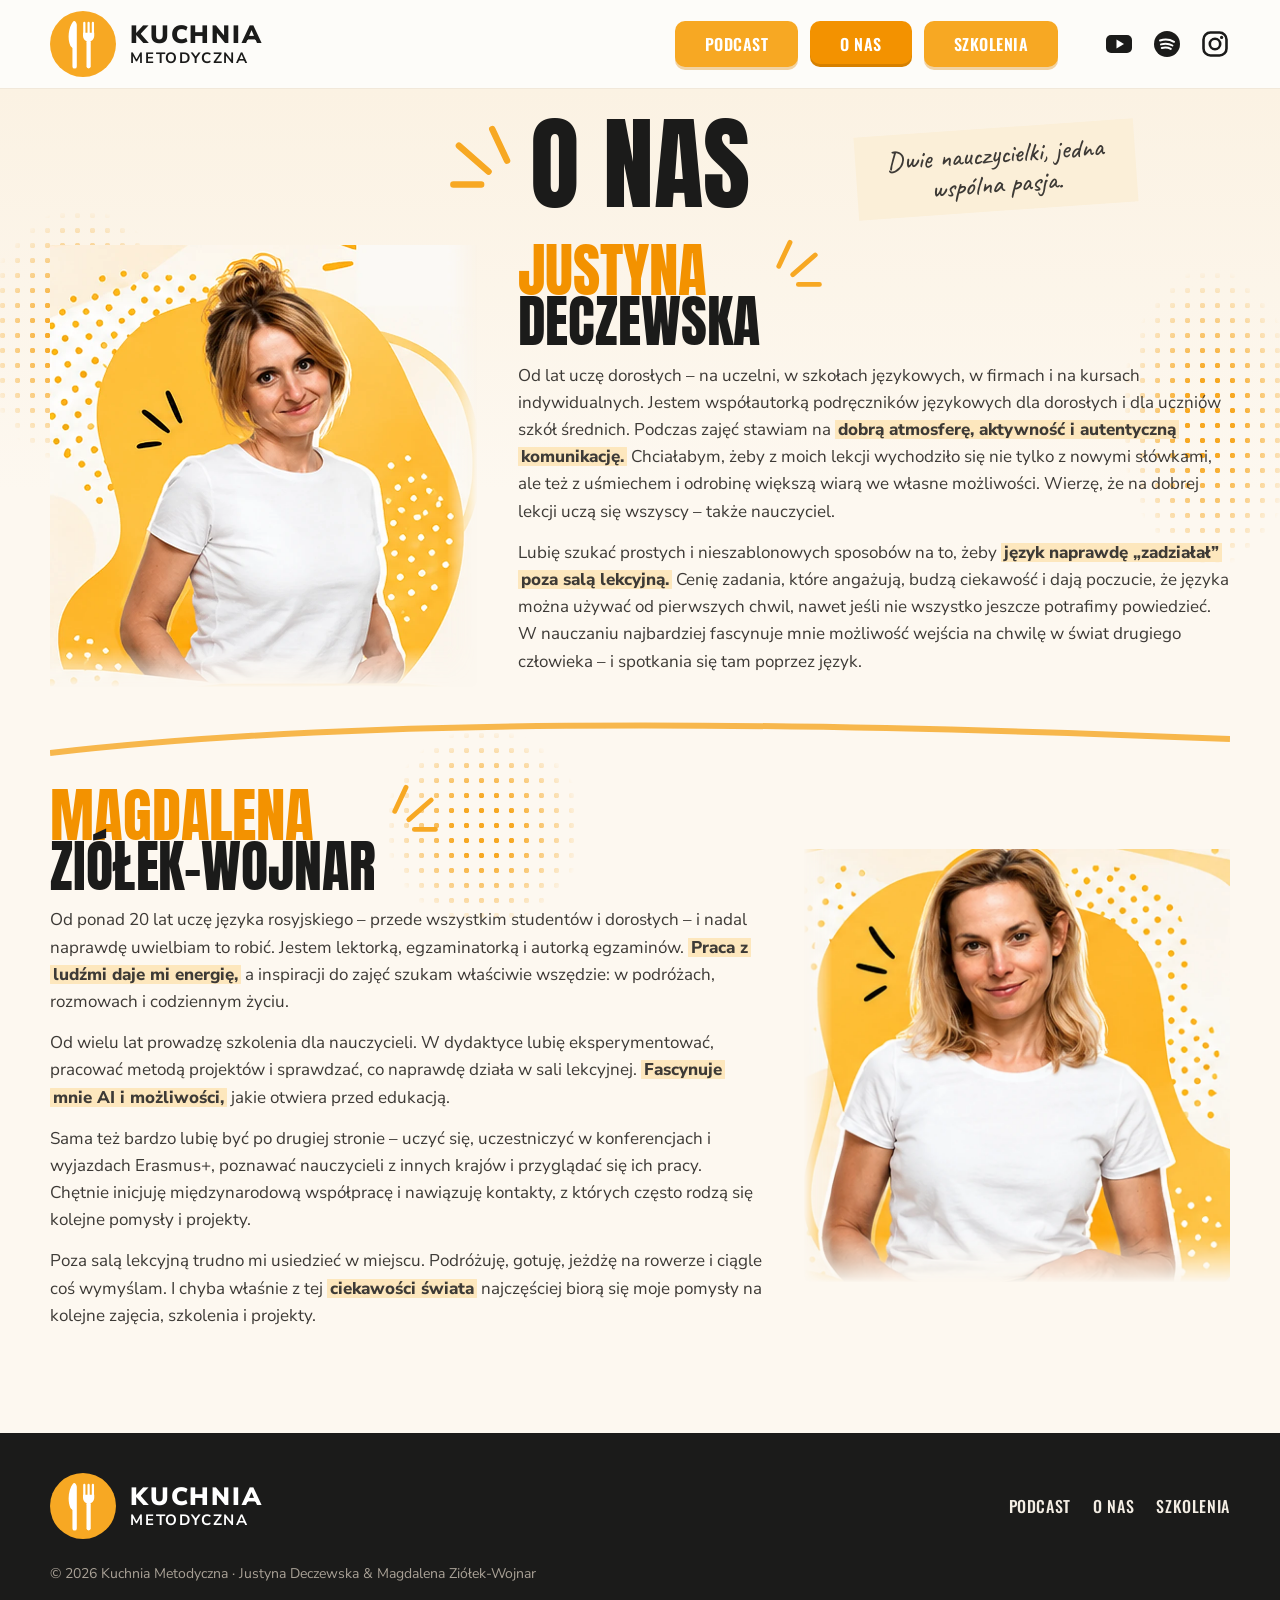
==== o-nas.html @ 8ba0ecc3 "Kuchnia Metodyczna website: home, O nas, Szkolenia" ====
<!doctype html>
<html lang="pl">
<head>
<meta charset="utf-8">
<meta name="viewport" content="width=device-width, initial-scale=1">
<title>O nas — Kuchnia Metodyczna</title>
<meta name="description" content="Justyna Deczewska i Magdalena Ziółek-Wojnar — dwie nauczycielki języków obcych, jedna wspólna pasja.">
<meta property="og:title" content="O nas — Kuchnia Metodyczna">
<meta property="og:description" content="Justyna Deczewska i Magdalena Ziółek-Wojnar — dwie nauczycielki języków obcych, jedna wspólna pasja.">
<meta property="og:image" content="img/hero.webp">
<meta name="theme-color" content="#f7a823">
<link rel="icon" href="img/favicon.svg" type="image/svg+xml">
<link rel="preload" href="fonts/anton-latin-400-normal.woff2" as="font" type="font/woff2" crossorigin>
<link rel="stylesheet" href="css/fonts.css">
<link rel="stylesheet" href="css/style.css">
</head>
<body>
<header class="site-header">
  <div class="wrap">
    <a class="brand" href="index.html" aria-label="Kuchnia Metodyczna — strona główna">
      <svg viewBox="0 0 100 100" aria-hidden="true"><circle cx="50" cy="50" r="50" fill="#f7a823"/><path fill="#fff" d="M35 16c-7 9-9 26-4 37l3 3v28a3.3 3.3 0 0 0 6.6 0V21c0-4-3.7-7.6-5.6-5z"/><path fill="none" stroke="#fff" stroke-width="3.4" stroke-linecap="round" d="M52 18v18M58.5 18v18M65 18v18"/><path fill="#fff" d="M50 33h17v5a8.5 8.5 0 0 1-17 0z"/><rect fill="#fff" x="55.3" y="44" width="6.4" height="43" rx="3.2"/></svg>
      <span class="brand-text"><b>KUCHNIA</b><span>METODYCZNA</span></span>
    </a>
    <nav class="main-nav" aria-label="Główna nawigacja">
    <a href="index.html">PODCAST</a>
    <a href="o-nas.html" aria-current="page">O NAS</a>
    <a href="szkolenia.html">SZKOLENIA</a>
    </nav>
    <div class="socials">
  <a href="#" aria-label="YouTube" target="_blank" rel="noopener"><svg viewBox="0 0 28 28"><rect x="1" y="5" width="26" height="18" rx="5" fill="#1b1b1a"/><path d="M11.5 9.5v9l7.5-4.5z" fill="#fff"/></svg></a>
  <a href="https://open.spotify.com/show/78JCaoAEl9yniNS0A4y9NV" aria-label="Spotify" target="_blank" rel="noopener"><svg viewBox="0 0 28 28"><circle cx="14" cy="14" r="13" fill="#1b1b1a"/><path d="M7 10.5c4.8-1.5 10-1 14 1.3M8 14.4c4-1.1 8.2-.7 11.4 1.1M8.8 18c3.2-.8 6.4-.5 9 .9" fill="none" stroke="#fff" stroke-width="2" stroke-linecap="round"/></svg></a>
  <a href="#" aria-label="Instagram" target="_blank" rel="noopener"><svg viewBox="0 0 28 28"><rect x="2.5" y="2.5" width="23" height="23" rx="7" fill="none" stroke="#1b1b1a" stroke-width="2.6"/><circle cx="14" cy="14" r="5.2" fill="none" stroke="#1b1b1a" stroke-width="2.6"/><circle cx="20.6" cy="7.4" r="1.6" fill="#1b1b1a"/></svg></a>
</div>
    <button class="menu-toggle" aria-label="Menu" aria-expanded="false"><span></span><span></span><span></span></button>
  </div>
</header>
<main>
<section class="about">
  <div class="dots" style="left:-20px;top:120px;width:200px;height:260px"></div>
  <div class="dots" style="right:-20px;top:180px;width:180px;height:300px"></div>
  <div class="dots" style="left:30%;top:640px;width:200px;height:200px"></div>
  <div class="wrap">
    <div class="about-head">
      <h1 class="display">O nas<svg class="burst" viewBox="0 0 80 80" aria-hidden="true" style=""><path d="M14 46 30 12M34 58 66 30M42 72h30"/></svg></h1>
      <div class="note">Dwie nauczycielki, jedna wspólna pasja.</div>
    </div>

    <article class="person">
      <div class="person-photo"><img src="img/justyna.webp" width="844" height="876" alt="Justyna Deczewska" loading="lazy"></div>
      <div>
        <div class="person-name"><h2 class="display"><span class="accent">Justyna</span><span class="ink">Deczewska</span></h2><svg class="burst" viewBox="0 0 80 80" aria-hidden="true" style=""><path d="M14 46 30 12M34 58 66 30M42 72h30"/></svg></div>
        <div class="bio collapsed" id="bio-justyna"><p class="first">Od lat uczę dorosłych – na uczelni, w szkołach językowych, w firmach i na kursach indywidualnych. Jestem współautorką podręczników językowych dla dorosłych i dla uczniów szkół średnich. Podczas zajęć stawiam na <mark>dobrą atmosferę, aktywność i autentyczną komunikację.</mark> Chciałabym, żeby z moich lekcji wychodziło się nie tylko z nowymi słówkami, ale też z uśmiechem i odrobinę większą wiarą we własne możliwości. Wierzę, że na dobrej lekcji uczą się wszyscy – także nauczyciel.</p><p class="more">Lubię szukać prostych i nieszablonowych sposobów na to, żeby <mark>język naprawdę „zadziałał” poza salą lekcyjną.</mark> Cenię zadania, które angażują, budzą ciekawość i dają poczucie, że języka można używać od pierwszych chwil, nawet jeśli nie wszystko jeszcze potrafimy powiedzieć. W nauczaniu najbardziej fascynuje mnie możliwość wejścia na chwilę w świat drugiego człowieka – i spotkania się tam poprzez język.</p></div>
        <button class="bio-toggle" aria-controls="bio-justyna" aria-expanded="false"><span>Czytaj więcej</span><svg viewBox="0 0 16 16" aria-hidden="true"><path d="M3 6l5 5 5-5" fill="none" stroke="currentColor" stroke-width="2" stroke-linecap="round" stroke-linejoin="round"/></svg></button>
      </div>
    </article>

    <div class="divider-swoosh" aria-hidden="true"><svg viewBox="0 0 1200 40" preserveAspectRatio="none"><path d="M0 34C300 0 700 0 1200 20"/></svg></div>

    <article class="person reverse">
      <div class="person-photo"><img src="img/magdalena.webp" width="882" height="894" alt="Magdalena Ziółek-Wojnar" loading="lazy"></div>
      <div>
        <div class="person-name"><h2 class="display"><span class="accent">Magdalena</span><span class="ink">Ziółek-Wojnar</span></h2><svg class="burst" viewBox="0 0 80 80" aria-hidden="true" style=""><path d="M14 46 30 12M34 58 66 30M42 72h30"/></svg></div>
        <div class="bio collapsed" id="bio-magdalena"><p class="first">Od ponad 20 lat uczę języka rosyjskiego – przede wszystkim studentów i dorosłych – i nadal naprawdę uwielbiam to robić. Jestem lektorką, egzaminatorką i autorką egzaminów. <mark>Praca z ludźmi daje mi energię,</mark> a inspiracji do zajęć szukam właściwie wszędzie: w podróżach, rozmowach i codziennym życiu.</p><p class="more">Od wielu lat prowadzę szkolenia dla nauczycieli. W dydaktyce lubię eksperymentować, pracować metodą projektów i sprawdzać, co naprawdę działa w sali lekcyjnej. <mark>Fascynuje mnie AI i możliwości,</mark> jakie otwiera przed edukacją.</p><p class="more">Sama też bardzo lubię być po drugiej stronie – uczyć się, uczestniczyć w konferencjach i wyjazdach Erasmus+, poznawać nauczycieli z innych krajów i przyglądać się ich pracy. Chętnie inicjuję międzynarodową współpracę i nawiązuję kontakty, z których często rodzą się kolejne pomysły i projekty.</p><p class="more">Poza salą lekcyjną trudno mi usiedzieć w miejscu. Podróżuję, gotuję, jeżdżę na rowerze i ciągle coś wymyślam. I chyba właśnie z tej <mark>ciekawości świata</mark> najczęściej biorą się moje pomysły na kolejne zajęcia, szkolenia i projekty.</p></div>
        <button class="bio-toggle" aria-controls="bio-magdalena" aria-expanded="false"><span>Czytaj więcej</span><svg viewBox="0 0 16 16" aria-hidden="true"><path d="M3 6l5 5 5-5" fill="none" stroke="currentColor" stroke-width="2" stroke-linecap="round" stroke-linejoin="round"/></svg></button>
      </div>
    </article>
  </div>
</section>
</main>
<footer class="site-footer">
  <div class="wrap">
    <a class="brand" href="index.html"><svg viewBox="0 0 100 100" aria-hidden="true"><circle cx="50" cy="50" r="50" fill="#f7a823"/><path fill="#fff" d="M35 16c-7 9-9 26-4 37l3 3v28a3.3 3.3 0 0 0 6.6 0V21c0-4-3.7-7.6-5.6-5z"/><path fill="none" stroke="#fff" stroke-width="3.4" stroke-linecap="round" d="M52 18v18M58.5 18v18M65 18v18"/><path fill="#fff" d="M50 33h17v5a8.5 8.5 0 0 1-17 0z"/><rect fill="#fff" x="55.3" y="44" width="6.4" height="43" rx="3.2"/></svg><span class="brand-text"><b>KUCHNIA</b><span>METODYCZNA</span></span></a>
    <nav aria-label="Stopka"><a href="index.html">PODCAST</a> <a href="o-nas.html">O NAS</a> <a href="szkolenia.html">SZKOLENIA</a></nav>
    <small>© <span id="year">2026</span> Kuchnia Metodyczna · Justyna Deczewska &amp; Magdalena Ziółek-Wojnar</small>
  </div>
</footer>
<script src="js/main.js" defer></script>
</body>
</html>
---- css/fonts.css ----
/* Self-hosted fonts (SIL Open Font License) */
@font-face{font-family:'Anton';font-style:normal;font-weight:400;font-display:swap;src:url(../fonts/anton-latin-400-normal.woff2) format('woff2');unicode-range:U+0000-00FF, U+0131, U+0152-0153, U+02BB-02BC, U+02C6, U+02DA, U+02DC, U+0304, U+0308, U+0329, U+2000-206F, U+20AC, U+2122, U+2191, U+2193, U+2212, U+2215, U+FEFF, U+FFFD;}
@font-face{font-family:'Anton';font-style:normal;font-weight:400;font-display:swap;src:url(../fonts/anton-latin-ext-400-normal.woff2) format('woff2');unicode-range:U+0100-02BA, U+02BD-02C5, U+02C7-02CC, U+02CE-02D7, U+02DD-02FF, U+0304, U+0308, U+0329, U+1D00-1DBF, U+1E00-1E9F, U+1EF2-1EFF, U+2020, U+20A0-20AB, U+20AD-20C0, U+2113, U+2C60-2C7F, U+A720-A7FF;}
@font-face{font-family:'Caveat';font-style:normal;font-weight:500;font-display:swap;src:url(../fonts/caveat-latin-500-normal.woff2) format('woff2');unicode-range:U+0000-00FF, U+0131, U+0152-0153, U+02BB-02BC, U+02C6, U+02DA, U+02DC, U+0304, U+0308, U+0329, U+2000-206F, U+20AC, U+2122, U+2191, U+2193, U+2212, U+2215, U+FEFF, U+FFFD;}
@font-face{font-family:'Caveat';font-style:normal;font-weight:500;font-display:swap;src:url(../fonts/caveat-latin-ext-500-normal.woff2) format('woff2');unicode-range:U+0100-02BA, U+02BD-02C5, U+02C7-02CC, U+02CE-02D7, U+02DD-02FF, U+0304, U+0308, U+0329, U+1D00-1DBF, U+1E00-1E9F, U+1EF2-1EFF, U+2020, U+20A0-20AB, U+20AD-20C0, U+2113, U+2C60-2C7F, U+A720-A7FF;}
@font-face{font-family:'Nunito Sans';font-style:normal;font-weight:400;font-display:swap;src:url(../fonts/nunito-sans-latin-400-normal.woff2) format('woff2');unicode-range:U+0000-00FF, U+0131, U+0152-0153, U+02BB-02BC, U+02C6, U+02DA, U+02DC, U+0304, U+0308, U+0329, U+2000-206F, U+20AC, U+2122, U+2191, U+2193, U+2212, U+2215, U+FEFF, U+FFFD;}
@font-face{font-family:'Nunito Sans';font-style:normal;font-weight:700;font-display:swap;src:url(../fonts/nunito-sans-latin-700-normal.woff2) format('woff2');unicode-range:U+0000-00FF, U+0131, U+0152-0153, U+02BB-02BC, U+02C6, U+02DA, U+02DC, U+0304, U+0308, U+0329, U+2000-206F, U+20AC, U+2122, U+2191, U+2193, U+2212, U+2215, U+FEFF, U+FFFD;}
@font-face{font-family:'Nunito Sans';font-style:normal;font-weight:800;font-display:swap;src:url(../fonts/nunito-sans-latin-800-normal.woff2) format('woff2');unicode-range:U+0000-00FF, U+0131, U+0152-0153, U+02BB-02BC, U+02C6, U+02DA, U+02DC, U+0304, U+0308, U+0329, U+2000-206F, U+20AC, U+2122, U+2191, U+2193, U+2212, U+2215, U+FEFF, U+FFFD;}
@font-face{font-family:'Nunito Sans';font-style:normal;font-weight:900;font-display:swap;src:url(../fonts/nunito-sans-latin-900-normal.woff2) format('woff2');unicode-range:U+0000-00FF, U+0131, U+0152-0153, U+02BB-02BC, U+02C6, U+02DA, U+02DC, U+0304, U+0308, U+0329, U+2000-206F, U+20AC, U+2122, U+2191, U+2193, U+2212, U+2215, U+FEFF, U+FFFD;}
@font-face{font-family:'Nunito Sans';font-style:normal;font-weight:400;font-display:swap;src:url(../fonts/nunito-sans-latin-ext-400-normal.woff2) format('woff2');unicode-range:U+0100-02BA, U+02BD-02C5, U+02C7-02CC, U+02CE-02D7, U+02DD-02FF, U+0304, U+0308, U+0329, U+1D00-1DBF, U+1E00-1E9F, U+1EF2-1EFF, U+2020, U+20A0-20AB, U+20AD-20C0, U+2113, U+2C60-2C7F, U+A720-A7FF;}
@font-face{font-family:'Nunito Sans';font-style:normal;font-weight:700;font-display:swap;src:url(../fonts/nunito-sans-latin-ext-700-normal.woff2) format('woff2');unicode-range:U+0100-02BA, U+02BD-02C5, U+02C7-02CC, U+02CE-02D7, U+02DD-02FF, U+0304, U+0308, U+0329, U+1D00-1DBF, U+1E00-1E9F, U+1EF2-1EFF, U+2020, U+20A0-20AB, U+20AD-20C0, U+2113, U+2C60-2C7F, U+A720-A7FF;}
@font-face{font-family:'Nunito Sans';font-style:normal;font-weight:800;font-display:swap;src:url(../fonts/nunito-sans-latin-ext-800-normal.woff2) format('woff2');unicode-range:U+0100-02BA, U+02BD-02C5, U+02C7-02CC, U+02CE-02D7, U+02DD-02FF, U+0304, U+0308, U+0329, U+1D00-1DBF, U+1E00-1E9F, U+1EF2-1EFF, U+2020, U+20A0-20AB, U+20AD-20C0, U+2113, U+2C60-2C7F, U+A720-A7FF;}
@font-face{font-family:'Nunito Sans';font-style:normal;font-weight:900;font-display:swap;src:url(../fonts/nunito-sans-latin-ext-900-normal.woff2) format('woff2');unicode-range:U+0100-02BA, U+02BD-02C5, U+02C7-02CC, U+02CE-02D7, U+02DD-02FF, U+0304, U+0308, U+0329, U+1D00-1DBF, U+1E00-1E9F, U+1EF2-1EFF, U+2020, U+20A0-20AB, U+20AD-20C0, U+2113, U+2C60-2C7F, U+A720-A7FF;}
@font-face{font-family:'Oswald';font-style:normal;font-weight:500;font-display:swap;src:url(../fonts/oswald-latin-500-normal.woff2) format('woff2');unicode-range:U+0000-00FF, U+0131, U+0152-0153, U+02BB-02BC, U+02C6, U+02DA, U+02DC, U+0304, U+0308, U+0329, U+2000-206F, U+20AC, U+2122, U+2191, U+2193, U+2212, U+2215, U+FEFF, U+FFFD;}
@font-face{font-family:'Oswald';font-style:normal;font-weight:600;font-display:swap;src:url(../fonts/oswald-latin-600-normal.woff2) format('woff2');unicode-range:U+0000-00FF, U+0131, U+0152-0153, U+02BB-02BC, U+02C6, U+02DA, U+02DC, U+0304, U+0308, U+0329, U+2000-206F, U+20AC, U+2122, U+2191, U+2193, U+2212, U+2215, U+FEFF, U+FFFD;}
@font-face{font-family:'Oswald';font-style:normal;font-weight:500;font-display:swap;src:url(../fonts/oswald-latin-ext-500-normal.woff2) format('woff2');unicode-range:U+0100-02BA, U+02BD-02C5, U+02C7-02CC, U+02CE-02D7, U+02DD-02FF, U+0304, U+0308, U+0329, U+1D00-1DBF, U+1E00-1E9F, U+1EF2-1EFF, U+2020, U+20A0-20AB, U+20AD-20C0, U+2113, U+2C60-2C7F, U+A720-A7FF;}
@font-face{font-family:'Oswald';font-style:normal;font-weight:600;font-display:swap;src:url(../fonts/oswald-latin-ext-600-normal.woff2) format('woff2');unicode-range:U+0100-02BA, U+02BD-02C5, U+02C7-02CC, U+02CE-02D7, U+02DD-02FF, U+0304, U+0308, U+0329, U+1D00-1DBF, U+1E00-1E9F, U+1EF2-1EFF, U+2020, U+20A0-20AB, U+20AD-20C0, U+2113, U+2C60-2C7F, U+A720-A7FF;}
---- css/style.css ----
/* Kuchnia Metodyczna — shared styles */
:root {
  --orange: #f7a823;
  --orange-deep: #f39200;
  --orange-soft: #fde7bd;
  --orange-pale: #fdf1db;
  --ink: #1b1b1a;
  --ink-soft: #3d3a36;
  --cream: #fdf8f0;
  --white: #ffffff;
  --radius: 18px;
  --font-display: "Anton", "Impact", "Arial Narrow", sans-serif;
  --font-label: "Oswald", "Arial Narrow", sans-serif;
  --font-body: "Nunito Sans", "Segoe UI", Arial, sans-serif;
  --wrap: 1180px;
}

*, *::before, *::after { box-sizing: border-box; }
html { scroll-behavior: smooth; }
body {
  margin: 0;
  font-family: var(--font-body);
  color: var(--ink);
  background: var(--cream);
  line-height: 1.5;
  overflow-x: hidden;
}
img { max-width: 100%; height: auto; display: block; }
a { color: inherit; }
.wrap { width: min(var(--wrap), 100% - 32px); margin-inline: auto; }
.sr-only { position: absolute; width: 1px; height: 1px; overflow: hidden; clip: rect(0 0 0 0); white-space: nowrap; }

/* ---------- Header ---------- */
.site-header {
  position: sticky; top: 0; z-index: 50;
  background: rgba(253, 252, 249, .96);
  backdrop-filter: blur(8px);
  box-shadow: 0 1px 0 rgba(0,0,0,.04);
}
.site-header .wrap { display: flex; align-items: center; gap: 24px; height: 88px; }
.brand { display: flex; align-items: center; gap: 14px; text-decoration: none; }
.brand svg { width: 66px; height: 66px; flex: none; }
.brand-text { font-family: var(--font-body); line-height: 1; letter-spacing: .06em; }
.brand-text b { display: block; font-size: 25px; font-weight: 900; letter-spacing: .07em; }
.brand-text span { display: block; font-size: 15px; font-weight: 700; letter-spacing: .12em; margin-top: 3px; }

.main-nav { margin-left: auto; display: flex; gap: 12px; }
.main-nav a {
  font-family: var(--font-label); font-weight: 600; font-size: 16px; letter-spacing: .03em;
  text-decoration: none; color: #fff; background: var(--orange);
  padding: 11px 30px; border-radius: 10px;
  box-shadow: 0 3px 0 rgba(219, 132, 0, .35);
  transition: transform .15s, background .15s;
}
.main-nav a:hover { transform: translateY(-2px); background: var(--orange-deep); }
.main-nav a[aria-current="page"] { background: var(--orange-deep); box-shadow: inset 0 -3px 0 rgba(0,0,0,.12); }

.socials { display: flex; align-items: center; gap: 18px; padding-left: 22px; }
.socials a { display: grid; place-items: center; width: 30px; height: 30px; transition: transform .15s; }
.socials a:hover { transform: scale(1.12); }
.socials svg { width: 28px; height: 28px; }

.menu-toggle { display: none; margin-left: auto; background: none; border: 0; padding: 8px; cursor: pointer; }
.menu-toggle span { display: block; width: 32px; height: 3px; background: var(--ink); border-radius: 3px; margin: 7px 0; transition: transform .2s, opacity .2s; }
.menu-toggle[aria-expanded="true"] span:nth-child(1) { transform: translateY(10px) rotate(45deg); }
.menu-toggle[aria-expanded="true"] span:nth-child(2) { opacity: 0; }
.menu-toggle[aria-expanded="true"] span:nth-child(3) { transform: translateY(-10px) rotate(-45deg); }

/* ---------- Decorative bits ---------- */
.dots {
  position: absolute; pointer-events: none; z-index: 0;
  background-image: radial-gradient(var(--orange) 2.6px, transparent 3px);
  background-size: 15px 15px;
  -webkit-mask-image: radial-gradient(closest-side, #000 30%, transparent 100%);
          mask-image: radial-gradient(closest-side, #000 30%, transparent 100%);
}
.dots.dark { background-image: radial-gradient(var(--ink) 2.4px, transparent 2.8px); }
.burst { position: absolute; width: 74px; height: 74px; pointer-events: none; }
.burst path { fill: none; stroke: var(--orange); stroke-width: 7; stroke-linecap: round; }
.burst.dark path { stroke: var(--ink); stroke-width: 5; }
.blob { position: absolute; z-index: 0; pointer-events: none; }
.blob path { fill: var(--orange); }
.blob.soft path { fill: var(--orange-soft); }
.swoosh { position: absolute; pointer-events: none; z-index: 0; }
.swoosh path { fill: none; stroke: var(--orange); stroke-width: 10; stroke-linecap: round; opacity: .8; }

/* ---------- Typography ---------- */
.display {
  font-family: var(--font-display); font-weight: 400; text-transform: uppercase;
  line-height: .9; margin: 0; letter-spacing: -.005em;
}
.display .accent { color: var(--orange-deep); display: block; }
.display .ink { color: var(--ink); display: block; }
.lead { font-size: 27px; line-height: 1.32; color: var(--ink-soft); margin: 28px 0 34px; max-width: 30ch; }
mark, .hl {
  background: linear-gradient(transparent 8%, var(--orange-soft) 8%, var(--orange-soft) 92%, transparent 92%);
  color: inherit; font-weight: 800; padding: 0 3px; border-radius: 3px;
  box-decoration-break: clone; -webkit-box-decoration-break: clone;
}

.btn {
  display: inline-flex; align-items: center; gap: 14px;
  font-family: var(--font-label); font-weight: 600; font-size: 19px; letter-spacing: .02em;
  background: var(--orange); color: var(--ink); text-decoration: none;
  padding: 15px 30px; border-radius: 999px;
  box-shadow: 0 6px 18px rgba(247, 168, 35, .35);
  transition: transform .15s, box-shadow .15s;
}
.btn:hover { transform: translateY(-2px); box-shadow: 0 10px 24px rgba(247, 168, 35, .45); }
.btn svg { width: 24px; height: 24px; }

/* ---------- Hero (home) ---------- */
.hero { position: relative; overflow: hidden; background: linear-gradient(180deg, #fbf2e3 0%, var(--cream) 70%); }
.hero .wrap { position: relative; z-index: 1; display: grid; grid-template-columns: minmax(0,1fr) minmax(0,1.02fr); align-items: center; min-height: 640px; }
.hero-text { position: relative; padding: 60px 0 90px; z-index: 2; }
.hero-text .display { font-size: clamp(64px, 8.4vw, 116px); }
.hero-text .burst { left: min(410px, 72%); top: 36px; }
.hero-arrow { position: absolute; right: -40px; bottom: 120px; width: 110px; height: 90px; }
.hero-arrow path { fill: none; stroke: var(--ink); stroke-width: 3.5; stroke-linecap: round; stroke-linejoin: round; }
.hero-photo { position: relative; align-self: end; margin-right: -40px; }
.hero-photo img { width: 100%; height: auto; position: relative; z-index: 1;
  -webkit-mask-image: linear-gradient(to bottom, transparent 0, #000 7%), linear-gradient(to left, transparent 0, #000 8%);
  -webkit-mask-composite: source-in; mask-image: linear-gradient(to bottom, transparent 0, #000 7%), linear-gradient(to left, transparent 0, #000 8%); mask-composite: intersect; }
.hero .wave { position: absolute; left: 0; right: 0; bottom: -1px; width: 100%; height: 110px; z-index: 3; }
.hero .wave path { fill: var(--cream); }
.hero .wave .line { fill: none; stroke: var(--orange); stroke-width: 8; opacity: .85; }

/* ---------- Feature row ---------- */
.features { position: relative; padding: 10px 0 40px; }
.features ul { list-style: none; margin: 0; padding: 0; display: grid; grid-template-columns: repeat(4, 1fr); gap: 24px; text-align: center; }
.features a { text-decoration: none; display: block; padding: 10px; border-radius: var(--radius); transition: transform .2s; }
.features a:hover { transform: translateY(-4px); }
.icon-circle { width: 86px; height: 86px; border-radius: 50%; background: var(--orange-pale); display: grid; place-items: center; margin: 0 auto 16px; box-shadow: inset 0 0 0 1px rgba(247,168,35,.15); }
.icon-circle svg { width: 46px; height: 46px; }
.features h3 { font-family: var(--font-label); font-weight: 700; font-size: 22px; margin: 0 0 4px; letter-spacing: .02em; }
.features p { margin: 0; font-size: 17px; color: var(--ink-soft); line-height: 1.4; }
.scroll-cue { display: block; width: 34px; margin: 22px auto 0; color: var(--ink); }
.scroll-cue svg { width: 34px; height: 20px; }
.features .tiles { display: none; }

/* Icons */
.ico { fill: none; stroke: var(--ink); stroke-width: 2; stroke-linecap: round; stroke-linejoin: round; }
.ico .fill { fill: var(--ink); stroke: none; }
.ico .accent { stroke: var(--orange); }
.ico .accent-fill { fill: var(--orange); stroke: none; }

/* ---------- Szkolenia ---------- */
.page-hero { position: relative; overflow: hidden; background: linear-gradient(180deg, #fbf2e3, var(--cream)); }
.page-hero .wrap { position: relative; z-index: 1; display: grid; grid-template-columns: minmax(0,1fr) minmax(0,1.08fr); align-items: center; gap: 10px; }
.sz-text { padding: 40px 0 70px; position: relative; z-index: 2; }
.sz-text .display .accent { font-size: clamp(60px, 7.8vw, 108px); }
.sz-text .display .ink { font-size: clamp(36px, 4.6vw, 64px); margin-top: 6px; transform: rotate(-1.5deg); transform-origin: left; }
.sz-text .burst { left: min(420px, 78%); top: 24px; }
.sz-text p { font-size: 19px; line-height: 1.45; margin: 26px 0 30px; max-width: 34ch; }
.formats { display: flex; gap: 28px; flex-wrap: wrap; }
.format { display: flex; gap: 14px; align-items: center; }
.format .icon-circle { width: 64px; height: 64px; margin: 0; background: var(--orange-soft); }
.format .icon-circle svg { width: 34px; height: 34px; }
.format b { display: block; font-size: 16px; }
.format span { font-size: 14px; color: var(--ink-soft); line-height: 1.3; display: block; }
.sz-photo { position: relative; align-self: end; }
.sz-photo img { position: relative; z-index: 1; width: 82%; }
.sticky-note {
  position: absolute; right: 0; top: 30px; z-index: 2; width: 190px;
  background: #fbf0dc; padding: 16px 18px; transform: rotate(-8deg);
  font-family: "Caveat", "Comic Sans MS", cursive; font-size: 25px; line-height: 1.15; color: var(--ink-soft);
  box-shadow: 0 6px 14px rgba(0,0,0,.06);
}
.laptop { position: absolute; right: 0; bottom: 30px; width: 34%; z-index: 2; }
.laptop .ico { stroke-width: 2.4; }

.topics { padding: 30px 0 70px; position: relative; overflow: hidden; }
.section-title { font-family: var(--font-display); font-size: clamp(36px, 4.4vw, 52px); text-transform: none; margin: 0 0 26px; position: relative; display: inline-block; }
.section-title .accent { color: var(--orange-deep); }
.section-title .burst { width: 48px; height: 48px; right: -60px; top: -14px; }
.topic-grid { display: grid; grid-template-columns: repeat(4, 1fr); gap: 14px; }
.topic {
  background: var(--white); border-radius: var(--radius); padding: 20px 20px 22px;
  box-shadow: 0 2px 0 rgba(247,168,35,.18), 0 8px 24px rgba(120, 80, 0, .06);
  position: relative; transition: transform .2s, box-shadow .2s;
}
.topic:hover { transform: translateY(-3px); box-shadow: 0 2px 0 rgba(247,168,35,.3), 0 14px 30px rgba(120,80,0,.1); }
.topic-head { display: grid; grid-template-columns: auto auto 1fr; gap: 10px; align-items: start; margin-bottom: 14px; }
.num { width: 30px; height: 30px; border-radius: 50%; background: var(--orange); color: #fff; font-weight: 800; display: grid; place-items: center; font-size: 15px; }
.topic .icon-circle { width: 56px; height: 56px; margin: 0; background: var(--orange-pale); }
.topic .icon-circle svg { width: 32px; height: 32px; }
.topic h3 { font-family: var(--font-label); font-weight: 600; font-size: 15.5px; line-height: 1.3; margin: 2px 0 0; }
.topic p { margin: 0; font-size: 15.5px; color: var(--ink-soft); line-height: 1.45; }
.topic.wide { grid-column: 1 / -1; display: grid; grid-template-columns: auto auto 1fr; gap: 16px; align-items: center; }
.topic.wide .topic-head { display: contents; }
.topic.wide h3 { font-size: 18px; margin: 0; }
.cta-band { margin-top: 40px; text-align: center; }

/* ---------- O nas ---------- */
.about { position: relative; overflow: hidden; background: linear-gradient(180deg, #fbf2e3, var(--cream) 30%); padding-bottom: 60px; }
.about-head { position: relative; text-align: center; padding-top: 30px; display: flow-root; }
.about-head .display { font-size: clamp(64px, 8vw, 104px); display: inline-block; position: relative; }
.about-head .burst { left: -84px; top: 0; transform: scaleX(-1); }
.note {
  display: inline-block; background: #fbefd8; padding: 12px 22px; transform: rotate(-4deg);
  font-family: "Caveat", "Comic Sans MS", cursive; font-size: 27px; line-height: 1.1; color: var(--ink-soft);
  position: absolute; right: 8%; top: 40px; max-width: 280px;
}
.person { position: relative; z-index: 1; display: grid; grid-template-columns: 0.75fr 1.25fr; gap: 40px; align-items: center; padding: 30px 0; }
.person.reverse { grid-template-columns: 1.25fr 0.75fr; }
.person.reverse .person-photo { order: 2; }
.person-photo img { width: 100%; max-width: 440px; margin-inline: auto; }
.person-name { margin-bottom: 14px; position: relative; display: inline-block; }
.person-name .display .accent { font-size: clamp(44px, 4.6vw, 60px); }
.person-name .display .ink { font-size: clamp(42px, 4.4vw, 58px); }
.person-name .burst { width: 56px; height: 56px; right: -66px; top: -10px; }
.bio p { font-size: 17px; line-height: 1.6; margin: 0 0 14px; color: var(--ink-soft); }
.bio-toggle { display: none; }
.divider-swoosh { position: relative; height: 40px; }
.divider-swoosh svg { position: absolute; inset: 0; width: 100%; height: 100%; }
.divider-swoosh path { fill: none; stroke: var(--orange); stroke-width: 6; opacity: .8; }

/* ---------- Footer ---------- */
.site-footer { background: var(--ink); color: #f3ede3; padding: 40px 0 30px; }
.site-footer .wrap { display: flex; flex-wrap: wrap; gap: 24px; align-items: center; justify-content: space-between; }
.site-footer .brand-text b, .site-footer .brand-text span { color: #fff; }
.site-footer nav { display: flex; gap: 22px; }
.site-footer nav a { text-decoration: none; font-family: var(--font-label); letter-spacing: .04em; }
.site-footer nav a:hover { color: var(--orange); }
.site-footer .socials svg path, .site-footer .socials svg rect, .site-footer .socials svg circle { }
.site-footer small { width: 100%; color: #a9a196; font-size: 14px; }

/* ---------- Responsive ---------- */
@media (max-width: 1100px) {
  .main-nav a { padding: 10px 20px; }
  .socials { padding-left: 6px; gap: 12px; }
  .topic-grid { grid-template-columns: repeat(2, 1fr); }
}

@media (max-width: 860px) {
  .site-header .wrap { height: 76px; }
  .brand svg { width: 56px; height: 56px; }
  .brand-text b { font-size: 21px; }
  .brand-text span { font-size: 12.5px; }
  .menu-toggle { display: block; }
  .main-nav, .site-header .socials {
    display: none;
  }
  .site-header.open .main-nav {
    display: flex; flex-direction: column; position: absolute; top: 76px; left: 0; right: 0;
    background: var(--cream); padding: 16px; gap: 10px; box-shadow: 0 12px 24px rgba(0,0,0,.08);
  }
  .site-header.open .main-nav a { text-align: center; padding: 14px; font-size: 18px; }
  .site-header.open .socials { display: flex; position: absolute; top: 290px; left: 0; right: 0; justify-content: center; padding: 6px 0 18px; background: var(--cream); }

  .hero .wrap { grid-template-columns: 1fr; min-height: 0; }
  .hero-text { padding: 34px 0 10px; }
  .hero-text .display { font-size: clamp(54px, 17vw, 84px); }
  .hero-text .burst { left: auto; right: 0; top: 18px; width: 56px; height: 56px; }
  .lead { font-size: 20px; margin: 16px 0 22px; }
  .btn { font-size: 16px; padding: 12px 22px; }
  .hero-arrow { display: none; }
  .hero > .dots, .page-hero > .dots { opacity: .35; }
  .hero-text .lead, .sz-text p { position: relative; }
  .hero-photo { margin: 10px -16px 0; }
  .hero .wave { height: 60px; }
  .features ul { display: none; }
  .features .tiles { display: grid; grid-template-columns: repeat(3, 1fr); gap: 12px; }
  .features .tile {
    background: var(--orange); color: #fff; border-radius: 22px; text-decoration: none;
    display: flex; flex-direction: column; align-items: center; justify-content: center; gap: 10px; padding: 22px 8px 16px; aspect-ratio: 1 / 1.05;
    font-family: var(--font-label); font-weight: 600; font-size: 15px; letter-spacing: .03em;
    box-shadow: 0 6px 16px rgba(247,168,35,.35);
  }
  .tile svg { width: 46px; height: 46px; }
  .tile .ico { stroke: #fff; }
  .tile .ico .fill { fill: #fff; }

  .page-hero .wrap { grid-template-columns: 1fr; }
  .sz-text { padding: 26px 0 10px; }
  .sz-text .display .accent { font-size: clamp(52px, 15vw, 80px); }
  .sz-text .display .ink { font-size: clamp(32px, 9.4vw, 52px); }
  .sz-text .burst { left: auto; right: 0; width: 56px; height: 56px; }
  .sz-text p { font-size: 16.5px; margin: 16px 0 0; }
  .sz-text .formats { display: none; }
  .sz-photo { margin-inline: -16px; }
  .sz-photo img { width: 100%; max-height: 360px; object-fit: cover; object-position: top; }
  .sticky-note, .laptop { display: none; }
  .formats-mobile { display: grid !important; grid-template-columns: 1fr 1fr; gap: 14px; margin: -10px 0 10px; position: relative; z-index: 2; }
  .formats-mobile .format { flex-direction: column; align-items: flex-start; gap: 8px; }
  .formats-mobile .icon-circle { background: var(--orange); }
  .formats-mobile .ico { stroke: var(--ink); }
  .topic-grid { grid-template-columns: 1fr; }
  .topic { display: grid; grid-template-columns: auto auto 1fr; gap: 0 12px; }
  .topic-head { display: contents; }
  .topic h3 { grid-column: 3; }
  .topic p { grid-column: 3; font-size: 14.5px; margin-top: 6px; }
  .topic.wide { grid-template-columns: auto auto 1fr; }

  .about-head { text-align: left; }
  .about-head .burst { left: auto; right: -70px; transform: none; }
  .note { position: relative; right: auto; top: auto; float: right; font-size: 21px; margin: 4px 0 10px; }
  .person, .person.reverse { grid-template-columns: 1fr; gap: 6px; padding: 10px 0; }
  .person.reverse .person-photo { order: 0; }
  .person.reverse .person-name { text-align: right; display: block; }
  .person-name .burst { right: auto; left: 70%; }
  .person.reverse .person-name .burst { left: 6px; transform: scaleX(-1); }
  .bio p { font-size: 15.5px; }
  .bio.collapsed .more { display: none; }
  .bio.collapsed .first { display: -webkit-box; -webkit-line-clamp: 7; -webkit-box-orient: vertical; overflow: hidden; }
  .bio-toggle {
    display: flex; align-items: center; gap: 10px; margin: 6px auto 0; cursor: pointer;
    background: var(--orange-soft); border: 0; border-radius: 999px; padding: 9px 30px;
    font-family: var(--font-label); font-size: 15px; font-weight: 600; letter-spacing: .04em; color: var(--ink);
  }
  .bio-toggle svg { width: 16px; height: 16px; transition: transform .2s; }
  .bio-toggle[aria-expanded="true"] svg { transform: rotate(180deg); }
  .site-footer .wrap { flex-direction: column; align-items: flex-start; }
}
.formats-mobile { display: none; }
.about .wrap, .features .wrap, .topics .wrap { position: relative; z-index: 1; }

@media (prefers-reduced-motion: reduce) { * { transition: none !important; scroll-behavior: auto !important; } }
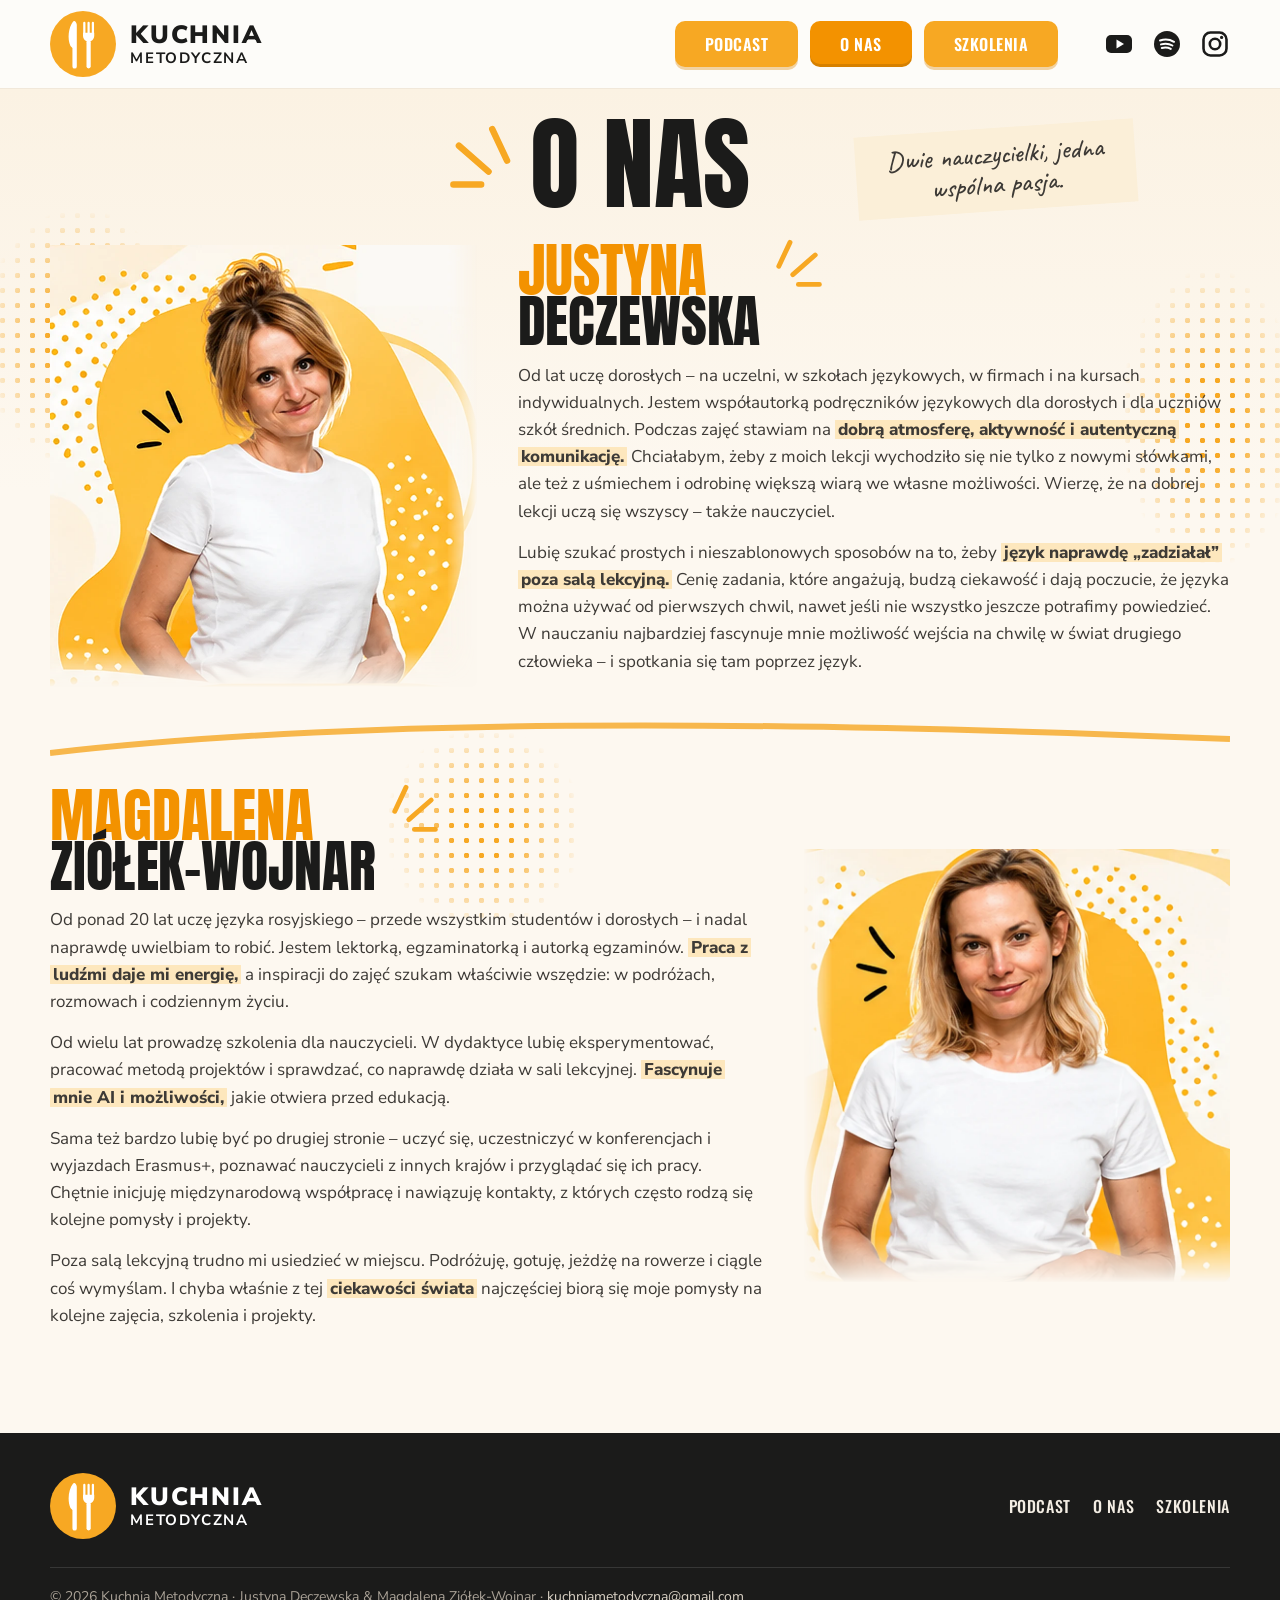
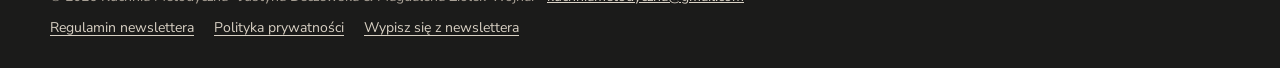
==== commit 5d5a7cb4: "Add files via upload Accept regulamin" ====
--- a/o-nas.html
+++ b/o-nas.html
@@ -7,12 +7,12 @@
 <meta name="description" content="Justyna Deczewska i Magdalena Ziółek-Wojnar — dwie nauczycielki języków obcych, jedna wspólna pasja.">
 <meta property="og:title" content="O nas — Kuchnia Metodyczna">
 <meta property="og:description" content="Justyna Deczewska i Magdalena Ziółek-Wojnar — dwie nauczycielki języków obcych, jedna wspólna pasja.">
-<meta property="og:image" content="img/hero.webp">
+<meta property="og:image" content="img/hero-2.webp">
 <meta name="theme-color" content="#f7a823">
 <link rel="icon" href="img/favicon.svg" type="image/svg+xml">
 <link rel="preload" href="fonts/anton-latin-400-normal.woff2" as="font" type="font/woff2" crossorigin>
-<link rel="stylesheet" href="css/fonts.css">
-<link rel="stylesheet" href="css/style.css">
+<link rel="stylesheet" href="css/fonts.css?v=20261017">
+<link rel="stylesheet" href="css/style.css?v=20261017">
 </head>
 <body>
 <header class="site-header">
@@ -27,7 +27,7 @@
     <a href="szkolenia.html">SZKOLENIA</a>
     </nav>
     <div class="socials">
-  <a href="#" aria-label="YouTube" target="_blank" rel="noopener"><svg viewBox="0 0 28 28"><rect x="1" y="5" width="26" height="18" rx="5" fill="#1b1b1a"/><path d="M11.5 9.5v9l7.5-4.5z" fill="#fff"/></svg></a>
+  <a href="https://www.youtube.com/@KuchniaMetodyczna" aria-label="YouTube" target="_blank" rel="noopener"><svg viewBox="0 0 28 28"><rect x="1" y="5" width="26" height="18" rx="5" fill="#1b1b1a"/><path d="M11.5 9.5v9l7.5-4.5z" fill="#fff"/></svg></a>
   <a href="https://open.spotify.com/show/78JCaoAEl9yniNS0A4y9NV" aria-label="Spotify" target="_blank" rel="noopener"><svg viewBox="0 0 28 28"><circle cx="14" cy="14" r="13" fill="#1b1b1a"/><path d="M7 10.5c4.8-1.5 10-1 14 1.3M8 14.4c4-1.1 8.2-.7 11.4 1.1M8.8 18c3.2-.8 6.4-.5 9 .9" fill="none" stroke="#fff" stroke-width="2" stroke-linecap="round"/></svg></a>
   <a href="#" aria-label="Instagram" target="_blank" rel="noopener"><svg viewBox="0 0 28 28"><rect x="2.5" y="2.5" width="23" height="23" rx="7" fill="none" stroke="#1b1b1a" stroke-width="2.6"/><circle cx="14" cy="14" r="5.2" fill="none" stroke="#1b1b1a" stroke-width="2.6"/><circle cx="20.6" cy="7.4" r="1.6" fill="#1b1b1a"/></svg></a>
 </div>
@@ -69,11 +69,33 @@
 </main>
 <footer class="site-footer">
   <div class="wrap">
-    <a class="brand" href="index.html"><svg viewBox="0 0 100 100" aria-hidden="true"><circle cx="50" cy="50" r="50" fill="#f7a823"/><path fill="#fff" d="M35 16c-7 9-9 26-4 37l3 3v28a3.3 3.3 0 0 0 6.6 0V21c0-4-3.7-7.6-5.6-5z"/><path fill="none" stroke="#fff" stroke-width="3.4" stroke-linecap="round" d="M52 18v18M58.5 18v18M65 18v18"/><path fill="#fff" d="M50 33h17v5a8.5 8.5 0 0 1-17 0z"/><rect fill="#fff" x="55.3" y="44" width="6.4" height="43" rx="3.2"/></svg><span class="brand-text"><b>KUCHNIA</b><span>METODYCZNA</span></span></a>
-    <nav aria-label="Stopka"><a href="index.html">PODCAST</a> <a href="o-nas.html">O NAS</a> <a href="szkolenia.html">SZKOLENIA</a></nav>
-    <small>© <span id="year">2026</span> Kuchnia Metodyczna · Justyna Deczewska &amp; Magdalena Ziółek-Wojnar</small>
+    <div class="footer-top">
+      <a class="brand" href="index.html"><svg viewBox="0 0 100 100" aria-hidden="true"><circle cx="50" cy="50" r="50" fill="#f7a823"/><path fill="#fff" d="M35 16c-7 9-9 26-4 37l3 3v28a3.3 3.3 0 0 0 6.6 0V21c0-4-3.7-7.6-5.6-5z"/><path fill="none" stroke="#fff" stroke-width="3.4" stroke-linecap="round" d="M52 18v18M58.5 18v18M65 18v18"/><path fill="#fff" d="M50 33h17v5a8.5 8.5 0 0 1-17 0z"/><rect fill="#fff" x="55.3" y="44" width="6.4" height="43" rx="3.2"/></svg><span class="brand-text"><b>KUCHNIA</b><span>METODYCZNA</span></span></a>
+      <nav aria-label="Stopka"><a href="index.html">PODCAST</a> <a href="o-nas.html">O NAS</a> <a href="szkolenia.html">SZKOLENIA</a></nav>
+    </div>
+    <div class="footer-nl" data-nl-wrap hidden>
+      <h2>Newsletter</h2>
+      <p>Informacja o nowym odcinku podcastu prosto na Twoją skrzynkę &mdash; raz w miesiącu.</p>
+      <form class="nl-form nl-footer" data-nl novalidate>
+      <div class="nl-row">
+        <label class="sr-only" for="nl-foot-email">Adres e-mail</label>
+        <input id="nl-foot-email" name="email" type="email" inputmode="email" autocomplete="email" placeholder="Twój adres e-mail" maxlength="254" required>
+        <button class="btn nl-submit" type="submit">Zapisz się</button>
+      </div>
+      <div class="nl-hp" aria-hidden="true"><label>Nie wypełniaj tego pola <input name="website" type="text" tabindex="-1" autocomplete="off"></label></div>
+      <label class="nl-check"><input type="checkbox" name="consent_terms" required><span>Akceptuję <a href="regulamin-newslettera.html">Regulamin newslettera</a> i oświadczam, że zapoznałam/em się z <a href="polityka-prywatnosci.html">Polityką prywatności</a>. <em>(wymagane)</em></span></label>
+      <label class="nl-check"><input type="checkbox" name="consent_newsletter" required><span>Wyrażam zgodę na otrzymywanie newslettera „Kuchnia Metodyczna” z informacjami o nowych odcinkach podcastu na podany adres e-mail. <em>(wymagane)</em></span></label>
+      <p class="nl-msg" role="status" aria-live="polite"></p>
+    </form>
+    </div>
+    <div class="footer-bottom">
+      <small>© <span id="year">2026</span> Kuchnia Metodyczna · Justyna Deczewska &amp; Magdalena Ziółek-Wojnar · <a href="mailto:kuchniametodyczna@gmail.com">kuchniametodyczna@gmail.com</a></small>
+      <nav class="legal-links" aria-label="Dokumenty"><a href="regulamin-newslettera.html">Regulamin newslettera</a><a href="polityka-prywatnosci.html">Polityka prywatności</a><a href="wypisz.html">Wypisz się z newslettera</a></nav>
+    </div>
   </div>
 </footer>
-<script src="js/main.js" defer></script>
+<script src="js/main.js?v=20261017" defer></script>
+<script src="js/config.js?v=20261017" defer></script>
+<script src="js/newsletter.js?v=20261017" defer></script>
 </body>
 </html>
--- a/css/style.css
+++ b/css/style.css
@@ -110,24 +110,22 @@
 .btn svg { width: 24px; height: 24px; }
 
 /* ---------- Hero (home) ---------- */
-.hero { position: relative; overflow: hidden; background: linear-gradient(180deg, #fbf2e3 0%, var(--cream) 70%); }
-.hero .wrap { position: relative; z-index: 1; display: grid; grid-template-columns: minmax(0,1fr) minmax(0,1.02fr); align-items: center; min-height: 640px; }
-.hero-text { position: relative; padding: 60px 0 90px; z-index: 2; }
-.hero-text .display { font-size: clamp(64px, 8.4vw, 116px); }
-.hero-text .burst { left: min(410px, 72%); top: 36px; }
-.hero-arrow { position: absolute; right: -40px; bottom: 120px; width: 110px; height: 90px; }
-.hero-arrow path { fill: none; stroke: var(--ink); stroke-width: 3.5; stroke-linecap: round; stroke-linejoin: round; }
-.hero-photo { position: relative; align-self: end; margin-right: -40px; }
-.hero-photo img { width: 100%; height: auto; position: relative; z-index: 1;
-  -webkit-mask-image: linear-gradient(to bottom, transparent 0, #000 7%), linear-gradient(to left, transparent 0, #000 8%);
-  -webkit-mask-composite: source-in; mask-image: linear-gradient(to bottom, transparent 0, #000 7%), linear-gradient(to left, transparent 0, #000 8%); mask-composite: intersect; }
-.hero .wave { position: absolute; left: 0; right: 0; bottom: -1px; width: 100%; height: 110px; z-index: 3; }
+.hero { --photo-w: min(58vw, 920px); position: relative; overflow: hidden; background: linear-gradient(180deg, #fcf7ef 0, #fcf7ef 6%, #fdfbf8 22%, #fdfaf5 100%);
+  min-height: calc(var(--photo-w) * 0.8324); display: flex; align-items: center; }
+.hero > .wrap { width: min(var(--wrap), 100% - 32px); }
+.hero .wrap { position: static; display: block; }
+.hero-text { position: relative; padding: 40px 0 90px; z-index: 2; max-width: 640px; }
+.hero-text .display { font-size: clamp(64px, 8.2vw, 116px); }
+.hero-text .burst { display: none; }
+.hero-photo { position: absolute; right: 0; bottom: 0; width: var(--photo-w); z-index: 1; margin: 0; }
+.hero-photo img { width: 100%; height: auto; -webkit-mask-image: linear-gradient(90deg, transparent 0, #000 2.5%); mask-image: linear-gradient(90deg, transparent 0, #000 2.5%); }
+.hero .wave { position: absolute; left: 0; right: 0; bottom: -1px; width: 100%; height: 56px; z-index: 3; }
 .hero .wave path { fill: var(--cream); }
 .hero .wave .line { fill: none; stroke: var(--orange); stroke-width: 8; opacity: .85; }
 
 /* ---------- Feature row ---------- */
 .features { position: relative; padding: 10px 0 40px; }
-.features ul { list-style: none; margin: 0; padding: 0; display: grid; grid-template-columns: repeat(4, 1fr); gap: 24px; text-align: center; }
+.features ul { list-style: none; margin: 0; padding: 0; display: grid; grid-template-columns: repeat(3, 1fr); gap: 24px; text-align: center; }
 .features a { text-decoration: none; display: block; padding: 10px; border-radius: var(--radius); transition: transform .2s; }
 .features a:hover { transform: translateY(-4px); }
 .icon-circle { width: 86px; height: 86px; border-radius: 50%; background: var(--orange-pale); display: grid; place-items: center; margin: 0 auto 16px; box-shadow: inset 0 0 0 1px rgba(247,168,35,.15); }
@@ -191,6 +189,29 @@
 .topic.wide h3 { font-size: 18px; margin: 0; }
 .cta-band { margin-top: 40px; text-align: center; }
 
+/* ---------- Odcinki podcastu ---------- */
+.episodes { padding-top: 10px; scroll-margin-top: 90px; }
+.episode { display: flex; flex-direction: column; }
+.episode .ep-body { display: flex; flex-direction: column; flex: 1; }
+.episode .ep-body p { flex: 1; }
+.ep-meta { display: flex; align-items: center; justify-content: space-between; gap: 10px; flex-wrap: wrap; margin-top: 16px; }
+.ep-dur { font-family: var(--font-label); font-size: 14px; color: var(--ink-soft); letter-spacing: .03em; }
+.ep-links { display: flex; gap: 8px; }
+.ep-link {
+  display: inline-flex; align-items: center; gap: 7px; text-decoration: none;
+  font-family: var(--font-label); font-weight: 600; font-size: 14px; letter-spacing: .02em;
+  background: var(--orange); color: var(--ink); padding: 8px 14px; border-radius: 999px;
+  box-shadow: 0 3px 10px rgba(247,168,35,.3); transition: transform .15s, box-shadow .15s;
+}
+.ep-link svg { width: 18px; height: 18px; flex: none; }
+.ep-link:hover { transform: translateY(-2px); box-shadow: 0 6px 14px rgba(247,168,35,.4); }
+.ep-new { display: inline-block; font-family: var(--font-label); font-size: 12.5px; letter-spacing: .06em; text-transform: uppercase; background: var(--orange-soft); color: var(--ink); padding: 3px 10px; border-radius: 999px; margin-bottom: 8px; align-self: flex-start; }
+.episode.latest { grid-column: 1 / -1; display: grid; grid-template-columns: auto 1fr auto; gap: 8px 24px; align-items: center; padding: 22px 26px; }
+.episode.latest .topic-head { display: grid; grid-template-columns: auto auto 1fr; margin: 0; align-items: center; gap: 14px; min-width: 0; }
+.episode.latest h3 { font-size: 21px; }
+.episode.latest .ep-body { grid-column: 2 / 4; }
+.episode.latest .ep-body p { flex: none; font-size: 16.5px; }
+
 /* ---------- O nas ---------- */
 .about { position: relative; overflow: hidden; background: linear-gradient(180deg, #fbf2e3, var(--cream) 30%); padding-bottom: 60px; }
 .about-head { position: relative; text-align: center; padding-top: 30px; display: flow-root; }
@@ -217,13 +238,72 @@
 
 /* ---------- Footer ---------- */
 .site-footer { background: var(--ink); color: #f3ede3; padding: 40px 0 30px; }
-.site-footer .wrap { display: flex; flex-wrap: wrap; gap: 24px; align-items: center; justify-content: space-between; }
+.site-footer .wrap { display: grid; gap: 28px; }
+.footer-top { display: flex; flex-wrap: wrap; gap: 24px; align-items: center; justify-content: space-between; }
 .site-footer .brand-text b, .site-footer .brand-text span { color: #fff; }
-.site-footer nav { display: flex; gap: 22px; }
+.site-footer nav { display: flex; flex-wrap: wrap; gap: 22px; }
 .site-footer nav a { text-decoration: none; font-family: var(--font-label); letter-spacing: .04em; }
 .site-footer nav a:hover { color: var(--orange); }
-.site-footer .socials svg path, .site-footer .socials svg rect, .site-footer .socials svg circle { }
-.site-footer small { width: 100%; color: #a9a196; font-size: 14px; }
+.footer-bottom { display: flex; flex-wrap: wrap; gap: 10px 24px; align-items: baseline; justify-content: space-between; border-top: 1px solid rgba(255,255,255,.12); padding-top: 18px; }
+.site-footer small { color: #a9a196; font-size: 14px; }
+.site-footer small a { color: #d9d1c4; }
+.site-footer .legal-links { gap: 8px 20px; }
+.site-footer .legal-links a { font-family: var(--font-body); letter-spacing: 0; font-size: 14px; color: #d9d1c4; text-decoration: underline; text-underline-offset: 3px; }
+
+/* ---------- Newsletter ---------- */
+[hidden] { display: none !important; }
+.newsletter { padding: 10px 0 80px; }
+.nl-card { display: grid; grid-template-columns: minmax(0, .9fr) minmax(0, 1.1fr); gap: 40px; align-items: center;
+  background: var(--white); border-radius: 28px; padding: 44px 48px; box-shadow: 0 18px 50px rgba(60, 40, 10, .08);
+  border: 2px solid var(--orange-soft); }
+.nl-intro .icon-circle { margin: 0 0 14px; width: 72px; height: 72px; background: var(--orange-pale); color: var(--orange-deep); }
+.nl-intro .icon-circle svg { width: 34px; height: 34px; }
+.nl-intro .section-title { margin-bottom: 12px; }
+.nl-intro p { margin: 0; font-size: 18px; color: var(--ink-soft); }
+.nl-row { display: flex; gap: 12px; }
+.nl-row input { flex: 1; min-width: 0; font: inherit; font-size: 17px; padding: 14px 20px; border-radius: 999px;
+  border: 2px solid #e6dccb; background: #fff; color: var(--ink); }
+.nl-row input:focus { outline: none; border-color: var(--orange); box-shadow: 0 0 0 4px rgba(247,168,35,.25); }
+.nl-row input[aria-invalid="true"] { border-color: #c4471c; }
+.nl-row .btn { border: 0; cursor: pointer; white-space: nowrap; }
+.btn:disabled, .btn.is-busy { opacity: .6; cursor: progress; transform: none; }
+.nl-check { display: flex; gap: 12px; align-items: flex-start; margin-top: 14px; font-size: 14.5px; line-height: 1.45; color: var(--ink-soft); cursor: pointer; }
+.nl-check input { flex: none; width: 20px; height: 20px; margin: 1px 0 0; accent-color: var(--orange-deep); cursor: pointer; }
+.nl-check a { color: var(--ink); font-weight: 700; }
+.nl-check em { font-style: normal; color: #8a8174; }
+.nl-hp { position: absolute; left: -9999px; width: 1px; height: 1px; overflow: hidden; }
+.nl-msg { margin: 14px 0 0; min-height: 1.4em; font-size: 15px; font-weight: 700; }
+.nl-msg:empty { min-height: 0; margin: 0; }
+.nl-msg.is-ok { color: #2f7a35; }
+.nl-msg.is-error { color: #b23c12; }
+.footer-nl { background: rgba(255,255,255,.05); border-radius: 22px; padding: 24px 26px; display: grid;
+  grid-template-columns: minmax(0, .8fr) minmax(0, 1.4fr); gap: 4px 36px; }
+.footer-nl h2 { margin: 0; font-family: var(--font-display); font-weight: 400; font-size: 30px; color: var(--orange); letter-spacing: .01em; }
+.footer-nl p { margin: 6px 0 0; color: #cfc6b8; font-size: 15px; grid-column: 1; }
+.footer-nl .nl-form { grid-column: 2; grid-row: 1 / span 2; }
+.footer-nl .nl-row input { border-color: transparent; }
+.footer-nl .nl-check { color: #d9d1c4; font-size: 13.5px; }
+.footer-nl .nl-check a { color: #fff; }
+.footer-nl .nl-check em { color: #a9a196; }
+.footer-nl .nl-msg.is-ok { color: #8fd694; }
+.footer-nl .nl-msg.is-error { color: #ffab8a; }
+
+/* ---------- Legal + newsletter action pages ---------- */
+.legal { position: relative; overflow: hidden; padding: 56px 0 80px; }
+.legal .wrap { position: relative; z-index: 1; max-width: 900px; }
+.legal .display { font-size: clamp(46px, 6vw, 76px); margin: 0 0 28px; }
+.legal-card { background: var(--white); border-radius: 24px; padding: 36px 42px; box-shadow: 0 18px 50px rgba(60, 40, 10, .07); }
+.legal-list { margin: 0; padding-left: 1.4em; display: grid; gap: 14px; font-size: 17px; color: var(--ink-soft); }
+.legal-list li::marker { font-family: var(--font-label); font-weight: 600; color: var(--orange-deep); }
+.legal-list a, .nl-alt a, .nl-panel a { color: var(--ink); font-weight: 700; }
+.legal-meta { margin: 24px 0 0; font-size: 14px; color: #8a8174; }
+.legal-back { margin: 30px 0 0; }
+.nl-panel .nl-lead { font-size: 19px; margin: 0 0 22px; color: var(--ink-soft); }
+.nl-panel .btn { border: 0; cursor: pointer; }
+.nl-panel .nl-form + .nl-alt, .nl-panel > div + .nl-alt { margin-top: 26px; }
+.nl-alt { font-size: 15px; color: #8a8174; margin: 0; }
+.nl-panel .nl-form { margin-top: 0; }
+.nl-panel [data-nl-unsub-token]:not([hidden]) + .nl-form:not([hidden]) { margin-top: 28px; padding-top: 24px; border-top: 1px solid #efe6d6; }
 
 /* ---------- Responsive ---------- */
 @media (max-width: 1100px) {
@@ -248,17 +328,17 @@
   .site-header.open .main-nav a { text-align: center; padding: 14px; font-size: 18px; }
   .site-header.open .socials { display: flex; position: absolute; top: 290px; left: 0; right: 0; justify-content: center; padding: 6px 0 18px; background: var(--cream); }
 
-  .hero .wrap { grid-template-columns: 1fr; min-height: 0; }
-  .hero-text { padding: 34px 0 10px; }
+  .hero { min-height: 0; display: block; }
+  .hero-text { padding: 34px 0 10px; max-width: none; }
   .hero-text .display { font-size: clamp(54px, 17vw, 84px); }
-  .hero-text .burst { left: auto; right: 0; top: 18px; width: 56px; height: 56px; }
+  .hero-text .burst { display: block; left: auto; right: 0; top: 18px; width: 56px; height: 56px; }
   .lead { font-size: 20px; margin: 16px 0 22px; }
   .btn { font-size: 16px; padding: 12px 22px; }
-  .hero-arrow { display: none; }
   .hero > .dots, .page-hero > .dots { opacity: .35; }
   .hero-text .lead, .sz-text p { position: relative; }
-  .hero-photo { margin: 10px -16px 0; }
-  .hero .wave { height: 60px; }
+  .hero-photo { position: relative; right: auto; bottom: auto; width: auto; margin: 10px -16px 0; overflow: hidden; }
+  .hero-photo img { width: 122%; max-width: none; margin-left: -20%; margin-bottom: -6%; -webkit-mask-image: none; mask-image: none; }
+  .hero .wave { height: 40px; }
   .features ul { display: none; }
   .features .tiles { display: grid; grid-template-columns: repeat(3, 1fr); gap: 12px; }
   .features .tile {
@@ -291,6 +371,12 @@
   .topic h3 { grid-column: 3; }
   .topic p { grid-column: 3; font-size: 14.5px; margin-top: 6px; }
   .topic.wide { grid-template-columns: auto auto 1fr; }
+  .episode, .episode.latest { grid-template-columns: auto auto 1fr; gap: 0 12px; padding: 18px; }
+  .episode .ep-body, .episode.latest .ep-body { grid-column: 3; display: block; }
+  .episode.latest .topic-head { display: contents; }
+  .episode.latest h3 { font-size: 15.5px; }
+  .episode.latest .ep-body p { font-size: 14.5px; }
+  .ep-meta { margin-top: 12px; }
 
   .about-head { text-align: left; }
   .about-head .burst { left: auto; right: -70px; transform: none; }
@@ -310,7 +396,22 @@
   }
   .bio-toggle svg { width: 16px; height: 16px; transition: transform .2s; }
   .bio-toggle[aria-expanded="true"] svg { transform: rotate(180deg); }
-  .site-footer .wrap { flex-direction: column; align-items: flex-start; }
+  .footer-top { flex-direction: column; align-items: flex-start; }
+  .nl-card { grid-template-columns: 1fr; gap: 22px; padding: 28px 20px; border-radius: 22px; }
+  .newsletter { padding-bottom: 56px; }
+  .nl-form:not(.nl-unsub) { display: flex; flex-direction: column; }
+  .nl-form:not(.nl-unsub) .nl-row { display: contents; }
+  .nl-form:not(.nl-unsub) .nl-row input { order: 1; }
+  .nl-form:not(.nl-unsub) .nl-check { order: 2; }
+  .nl-form:not(.nl-unsub) .nl-submit { order: 3; margin-top: 18px; }
+  .nl-form:not(.nl-unsub) .nl-msg { order: 4; }
+  .nl-unsub .nl-row { flex-direction: column; }
+  .nl-row .btn { justify-content: center; }
+  .footer-nl { grid-template-columns: 1fr; padding: 20px 18px; }
+  .footer-nl .nl-form { grid-column: 1; grid-row: auto; margin-top: 12px; }
+  .legal { padding: 36px 0 56px; }
+  .legal-card { padding: 24px 20px; }
+  .legal-list { font-size: 16px; }
 }
 .formats-mobile { display: none; }
 .about .wrap, .features .wrap, .topics .wrap { position: relative; z-index: 1; }
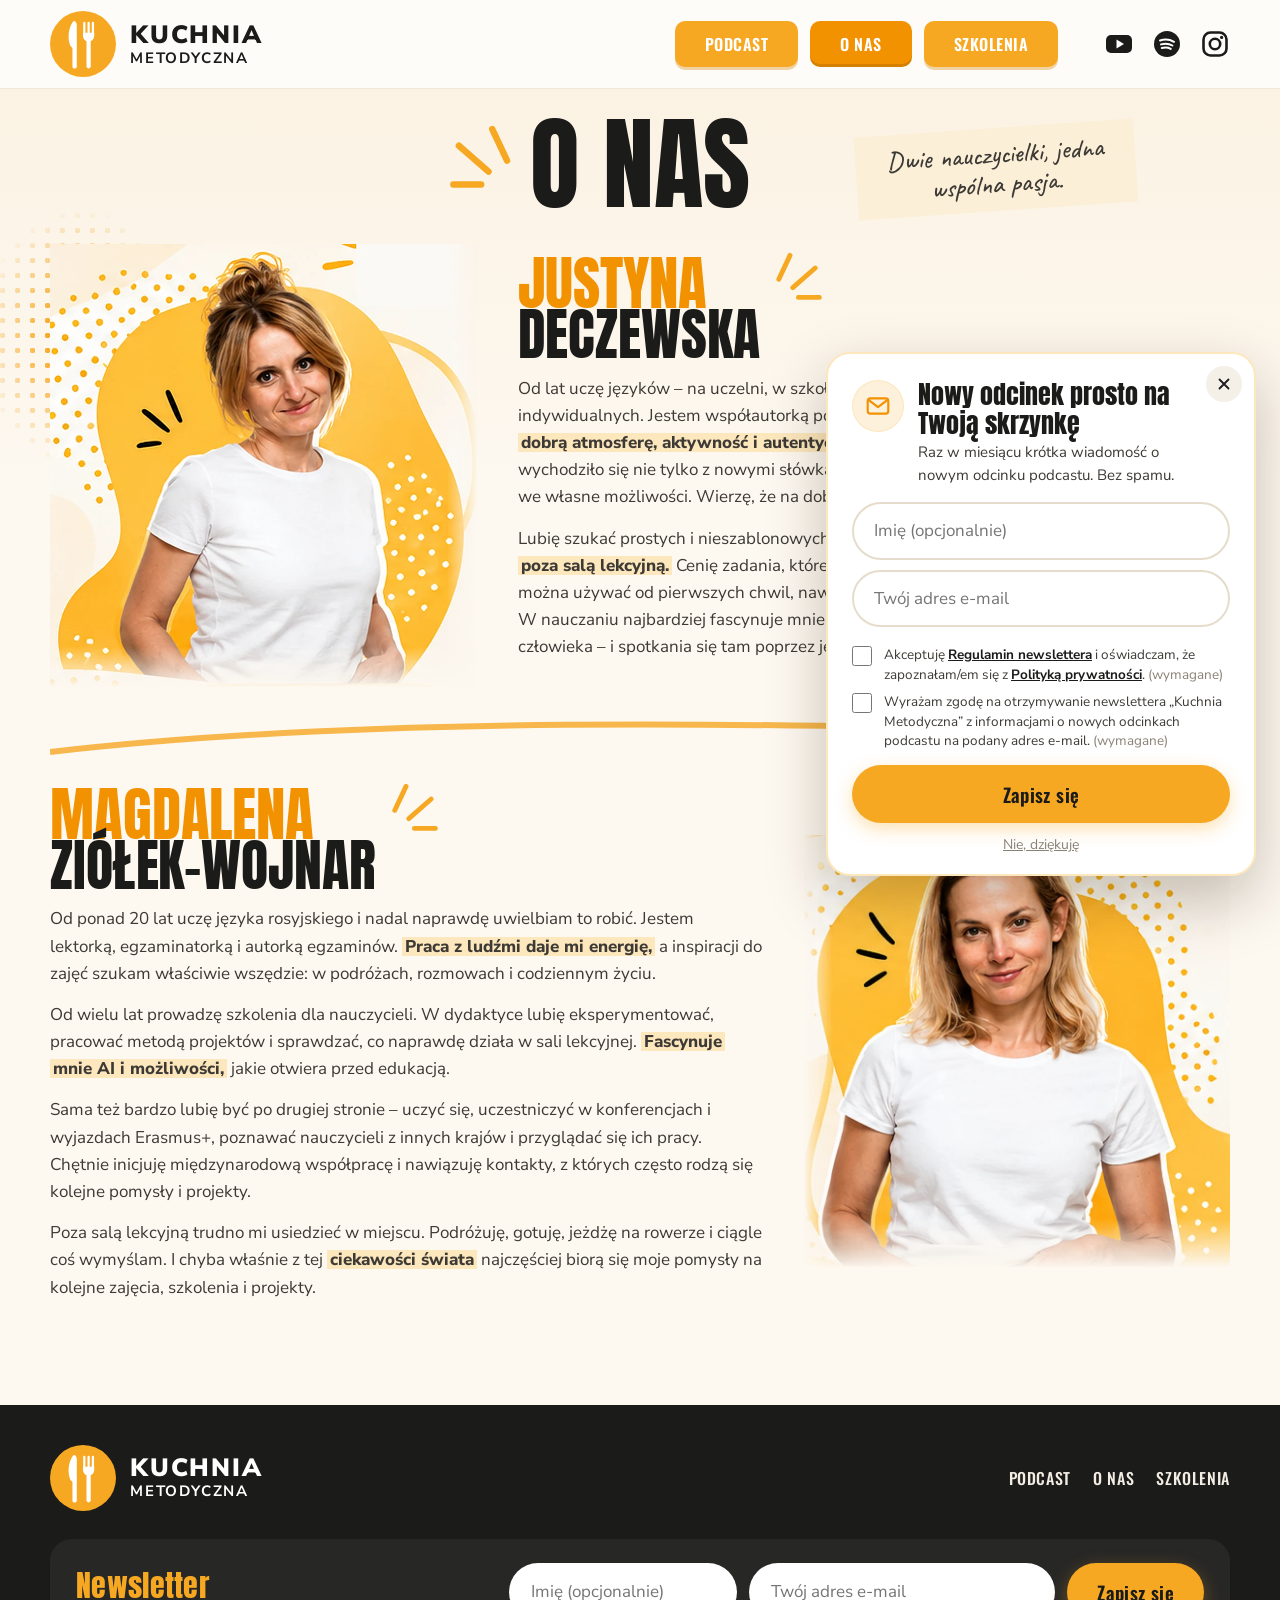
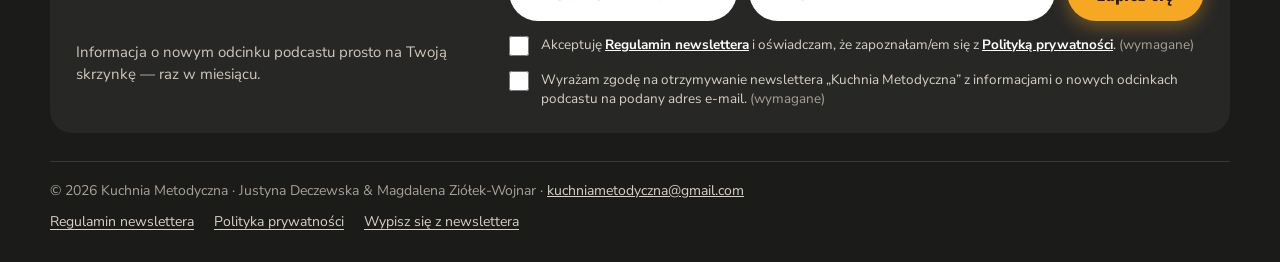
==== commit 4c537991: "Add files via upload" ====
--- a/o-nas.html
+++ b/o-nas.html
@@ -11,8 +11,8 @@
 <meta name="theme-color" content="#f7a823">
 <link rel="icon" href="img/favicon.svg" type="image/svg+xml">
 <link rel="preload" href="fonts/anton-latin-400-normal.woff2" as="font" type="font/woff2" crossorigin>
-<link rel="stylesheet" href="css/fonts.css?v=20261017">
-<link rel="stylesheet" href="css/style.css?v=20261017">
+<link rel="stylesheet" href="css/fonts.css?v=2026101702">
+<link rel="stylesheet" href="css/style.css?v=2026101702">
 </head>
 <body>
 <header class="site-header">
@@ -22,7 +22,7 @@
       <span class="brand-text"><b>KUCHNIA</b><span>METODYCZNA</span></span>
     </a>
     <nav class="main-nav" aria-label="Główna nawigacja">
-    <a href="index.html">PODCAST</a>
+    <a href="podcast.html">PODCAST</a>
     <a href="o-nas.html" aria-current="page">O NAS</a>
     <a href="szkolenia.html">SZKOLENIA</a>
     </nav>
@@ -37,8 +37,6 @@
 <main>
 <section class="about">
   <div class="dots" style="left:-20px;top:120px;width:200px;height:260px"></div>
-  <div class="dots" style="right:-20px;top:180px;width:180px;height:300px"></div>
-  <div class="dots" style="left:30%;top:640px;width:200px;height:200px"></div>
   <div class="wrap">
     <div class="about-head">
       <h1 class="display">O nas<svg class="burst" viewBox="0 0 80 80" aria-hidden="true" style=""><path d="M14 46 30 12M34 58 66 30M42 72h30"/></svg></h1>
@@ -49,7 +47,7 @@
       <div class="person-photo"><img src="img/justyna.webp" width="844" height="876" alt="Justyna Deczewska" loading="lazy"></div>
       <div>
         <div class="person-name"><h2 class="display"><span class="accent">Justyna</span><span class="ink">Deczewska</span></h2><svg class="burst" viewBox="0 0 80 80" aria-hidden="true" style=""><path d="M14 46 30 12M34 58 66 30M42 72h30"/></svg></div>
-        <div class="bio collapsed" id="bio-justyna"><p class="first">Od lat uczę dorosłych – na uczelni, w szkołach językowych, w firmach i na kursach indywidualnych. Jestem współautorką podręczników językowych dla dorosłych i dla uczniów szkół średnich. Podczas zajęć stawiam na <mark>dobrą atmosferę, aktywność i autentyczną komunikację.</mark> Chciałabym, żeby z moich lekcji wychodziło się nie tylko z nowymi słówkami, ale też z uśmiechem i odrobinę większą wiarą we własne możliwości. Wierzę, że na dobrej lekcji uczą się wszyscy – także nauczyciel.</p><p class="more">Lubię szukać prostych i nieszablonowych sposobów na to, żeby <mark>język naprawdę „zadziałał” poza salą lekcyjną.</mark> Cenię zadania, które angażują, budzą ciekawość i dają poczucie, że języka można używać od pierwszych chwil, nawet jeśli nie wszystko jeszcze potrafimy powiedzieć. W nauczaniu najbardziej fascynuje mnie możliwość wejścia na chwilę w świat drugiego człowieka – i spotkania się tam poprzez język.</p></div>
+        <div class="bio collapsed" id="bio-justyna"><p class="first">Od lat uczę języków – na uczelni, w szkołach językowych, w firmach i na kursach indywidualnych. Jestem współautorką podręczników językowych. Podczas zajęć stawiam na <mark>dobrą atmosferę, aktywność i autentyczną komunikację.</mark> Chciałabym, żeby z moich lekcji wychodziło się nie tylko z nowymi słówkami, ale też z uśmiechem i odrobinę większą wiarą we własne możliwości. Wierzę, że na dobrej lekcji uczą się wszyscy – także nauczyciel.</p><p class="more">Lubię szukać prostych i nieszablonowych sposobów na to, żeby <mark>język naprawdę „zadziałał” poza salą lekcyjną.</mark> Cenię zadania, które angażują, budzą ciekawość i dają poczucie, że języka można używać od pierwszych chwil, nawet jeśli nie wszystko jeszcze potrafimy powiedzieć. W nauczaniu najbardziej fascynuje mnie możliwość wejścia na chwilę w świat drugiego człowieka – i spotkania się tam poprzez język.</p></div>
         <button class="bio-toggle" aria-controls="bio-justyna" aria-expanded="false"><span>Czytaj więcej</span><svg viewBox="0 0 16 16" aria-hidden="true"><path d="M3 6l5 5 5-5" fill="none" stroke="currentColor" stroke-width="2" stroke-linecap="round" stroke-linejoin="round"/></svg></button>
       </div>
     </article>
@@ -60,7 +58,7 @@
       <div class="person-photo"><img src="img/magdalena.webp" width="882" height="894" alt="Magdalena Ziółek-Wojnar" loading="lazy"></div>
       <div>
         <div class="person-name"><h2 class="display"><span class="accent">Magdalena</span><span class="ink">Ziółek-Wojnar</span></h2><svg class="burst" viewBox="0 0 80 80" aria-hidden="true" style=""><path d="M14 46 30 12M34 58 66 30M42 72h30"/></svg></div>
-        <div class="bio collapsed" id="bio-magdalena"><p class="first">Od ponad 20 lat uczę języka rosyjskiego – przede wszystkim studentów i dorosłych – i nadal naprawdę uwielbiam to robić. Jestem lektorką, egzaminatorką i autorką egzaminów. <mark>Praca z ludźmi daje mi energię,</mark> a inspiracji do zajęć szukam właściwie wszędzie: w podróżach, rozmowach i codziennym życiu.</p><p class="more">Od wielu lat prowadzę szkolenia dla nauczycieli. W dydaktyce lubię eksperymentować, pracować metodą projektów i sprawdzać, co naprawdę działa w sali lekcyjnej. <mark>Fascynuje mnie AI i możliwości,</mark> jakie otwiera przed edukacją.</p><p class="more">Sama też bardzo lubię być po drugiej stronie – uczyć się, uczestniczyć w konferencjach i wyjazdach Erasmus+, poznawać nauczycieli z innych krajów i przyglądać się ich pracy. Chętnie inicjuję międzynarodową współpracę i nawiązuję kontakty, z których często rodzą się kolejne pomysły i projekty.</p><p class="more">Poza salą lekcyjną trudno mi usiedzieć w miejscu. Podróżuję, gotuję, jeżdżę na rowerze i ciągle coś wymyślam. I chyba właśnie z tej <mark>ciekawości świata</mark> najczęściej biorą się moje pomysły na kolejne zajęcia, szkolenia i projekty.</p></div>
+        <div class="bio collapsed" id="bio-magdalena"><p class="first">Od ponad 20 lat uczę języka rosyjskiego i nadal naprawdę uwielbiam to robić. Jestem lektorką, egzaminatorką i autorką egzaminów. <mark>Praca z ludźmi daje mi energię,</mark> a inspiracji do zajęć szukam właściwie wszędzie: w podróżach, rozmowach i codziennym życiu.</p><p class="more">Od wielu lat prowadzę szkolenia dla nauczycieli. W dydaktyce lubię eksperymentować, pracować metodą projektów i sprawdzać, co naprawdę działa w sali lekcyjnej. <mark>Fascynuje mnie AI i możliwości,</mark> jakie otwiera przed edukacją.</p><p class="more">Sama też bardzo lubię być po drugiej stronie – uczyć się, uczestniczyć w konferencjach i wyjazdach Erasmus+, poznawać nauczycieli z innych krajów i przyglądać się ich pracy. Chętnie inicjuję międzynarodową współpracę i nawiązuję kontakty, z których często rodzą się kolejne pomysły i projekty.</p><p class="more">Poza salą lekcyjną trudno mi usiedzieć w miejscu. Podróżuję, gotuję, jeżdżę na rowerze i ciągle coś wymyślam. I chyba właśnie z tej <mark>ciekawości świata</mark> najczęściej biorą się moje pomysły na kolejne zajęcia, szkolenia i projekty.</p></div>
         <button class="bio-toggle" aria-controls="bio-magdalena" aria-expanded="false"><span>Czytaj więcej</span><svg viewBox="0 0 16 16" aria-hidden="true"><path d="M3 6l5 5 5-5" fill="none" stroke="currentColor" stroke-width="2" stroke-linecap="round" stroke-linejoin="round"/></svg></button>
       </div>
     </article>
@@ -71,13 +69,15 @@
   <div class="wrap">
     <div class="footer-top">
       <a class="brand" href="index.html"><svg viewBox="0 0 100 100" aria-hidden="true"><circle cx="50" cy="50" r="50" fill="#f7a823"/><path fill="#fff" d="M35 16c-7 9-9 26-4 37l3 3v28a3.3 3.3 0 0 0 6.6 0V21c0-4-3.7-7.6-5.6-5z"/><path fill="none" stroke="#fff" stroke-width="3.4" stroke-linecap="round" d="M52 18v18M58.5 18v18M65 18v18"/><path fill="#fff" d="M50 33h17v5a8.5 8.5 0 0 1-17 0z"/><rect fill="#fff" x="55.3" y="44" width="6.4" height="43" rx="3.2"/></svg><span class="brand-text"><b>KUCHNIA</b><span>METODYCZNA</span></span></a>
-      <nav aria-label="Stopka"><a href="index.html">PODCAST</a> <a href="o-nas.html">O NAS</a> <a href="szkolenia.html">SZKOLENIA</a></nav>
+      <nav aria-label="Stopka"><a href="podcast.html">PODCAST</a> <a href="o-nas.html">O NAS</a> <a href="szkolenia.html">SZKOLENIA</a></nav>
     </div>
     <div class="footer-nl" data-nl-wrap hidden>
       <h2>Newsletter</h2>
       <p>Informacja o nowym odcinku podcastu prosto na Twoją skrzynkę &mdash; raz w miesiącu.</p>
       <form class="nl-form nl-footer" data-nl novalidate>
       <div class="nl-row">
+        <label class="sr-only" for="nl-foot-name">Imię (opcjonalnie)</label>
+        <input id="nl-foot-name" class="nl-name" name="first_name" type="text" autocomplete="given-name" placeholder="Imię (opcjonalnie)" maxlength="60">
         <label class="sr-only" for="nl-foot-email">Adres e-mail</label>
         <input id="nl-foot-email" name="email" type="email" inputmode="email" autocomplete="email" placeholder="Twój adres e-mail" maxlength="254" required>
         <button class="btn nl-submit" type="submit">Zapisz się</button>
@@ -94,8 +94,33 @@
     </div>
   </div>
 </footer>
-<script src="js/main.js?v=20261017" defer></script>
-<script src="js/config.js?v=20261017" defer></script>
-<script src="js/newsletter.js?v=20261017" defer></script>
+<div class="nl-pop" data-nl-popup role="dialog" aria-modal="false" aria-labelledby="nl-pop-title" hidden>
+  <button class="nl-pop-x" type="button" aria-label="Zamknij" data-nl-pop-close><svg viewBox="0 0 24 24" aria-hidden="true"><path d="M6 6l12 12M18 6 6 18" fill="none" stroke="currentColor" stroke-width="2.4" stroke-linecap="round"/></svg></button>
+  <div class="nl-pop-head">
+    <div class="icon-circle"><svg viewBox="0 0 24 24" aria-hidden="true"><rect x="2.5" y="5" width="19" height="14" rx="2.5" fill="none" stroke="currentColor" stroke-width="2"/><path d="M3.5 6.5 12 13l8.5-6.5" fill="none" stroke="currentColor" stroke-width="2" stroke-linejoin="round"/></svg></div>
+    <div>
+      <h2 id="nl-pop-title">Nowy odcinek prosto na Twoją skrzynkę</h2>
+      <p>Raz w miesiącu krótka wiadomość o nowym odcinku podcastu. Bez spamu.</p>
+    </div>
+  </div>
+  <p class="nl-gift" data-nl-gift hidden></p>
+  <form class="nl-form nl-popup" data-nl novalidate>
+      <div class="nl-row">
+        <label class="sr-only" for="nl-pop-name">Imię (opcjonalnie)</label>
+        <input id="nl-pop-name" class="nl-name" name="first_name" type="text" autocomplete="given-name" placeholder="Imię (opcjonalnie)" maxlength="60">
+        <label class="sr-only" for="nl-pop-email">Adres e-mail</label>
+        <input id="nl-pop-email" name="email" type="email" inputmode="email" autocomplete="email" placeholder="Twój adres e-mail" maxlength="254" required>
+        <button class="btn nl-submit" type="submit">Zapisz się</button>
+      </div>
+      <div class="nl-hp" aria-hidden="true"><label>Nie wypełniaj tego pola <input name="website" type="text" tabindex="-1" autocomplete="off"></label></div>
+      <label class="nl-check"><input type="checkbox" name="consent_terms" required><span>Akceptuję <a href="regulamin-newslettera.html">Regulamin newslettera</a> i oświadczam, że zapoznałam/em się z <a href="polityka-prywatnosci.html">Polityką prywatności</a>. <em>(wymagane)</em></span></label>
+      <label class="nl-check"><input type="checkbox" name="consent_newsletter" required><span>Wyrażam zgodę na otrzymywanie newslettera „Kuchnia Metodyczna” z informacjami o nowych odcinkach podcastu na podany adres e-mail. <em>(wymagane)</em></span></label>
+      <p class="nl-msg" role="status" aria-live="polite"></p>
+    </form>
+  <button class="nl-pop-no" type="button" data-nl-pop-close>Nie, dziękuję</button>
+</div>
+<script src="js/main.js?v=2026101702" defer></script>
+<script src="js/config.js?v=2026101702" defer></script>
+<script src="js/newsletter.js?v=2026101702" defer></script>
 </body>
 </html>
--- a/css/style.css
+++ b/css/style.css
@@ -305,6 +305,113 @@
 .nl-panel .nl-form { margin-top: 0; }
 .nl-panel [data-nl-unsub-token]:not([hidden]) + .nl-form:not([hidden]) { margin-top: 28px; padding-top: 24px; border-top: 1px solid #efe6d6; }
 
+
+/* ---------- Secondary button, links ---------- */
+.btn-ghost { background: transparent; box-shadow: inset 0 0 0 2.5px var(--orange); }
+.btn-ghost:hover { background: var(--orange-pale); box-shadow: inset 0 0 0 2.5px var(--orange-deep); }
+.btn svg { width: 22px; height: 22px; }
+.more-link { margin: 28px 0 0; text-align: center; }
+.kicker { display: inline-block; font-family: var(--font-label); font-size: 14px; letter-spacing: .08em; text-transform: uppercase;
+  color: var(--orange-deep); margin-bottom: 8px; }
+
+/* ---------- Episode categories ---------- */
+.ep-tags { display: flex; flex-wrap: wrap; gap: 6px; margin-bottom: 8px; }
+.ep-tags .ep-new { margin-bottom: 0; }
+.ep-cat { display: inline-block; font-family: var(--font-label); font-size: 12.5px; letter-spacing: .04em; padding: 3px 10px;
+  border-radius: 999px; background: #f1ece4; color: var(--ink); }
+.cat-metodyka { background: #fde3c4; color: #7a3d00; }
+.cat-jezyki { background: #dff1dc; color: #255a20; }
+.cat-uczen { background: #dde9f8; color: #1d4677; }
+.cat-rozwoj { background: #ece2f6; color: #53307a; }
+.ep-toolbar { display: flex; flex-wrap: wrap; align-items: flex-end; justify-content: space-between; gap: 10px 24px; margin-bottom: 22px; }
+.ep-toolbar .section-title { margin: 0; }
+.chips { display: flex; flex-wrap: wrap; gap: 8px; }
+.chip { font: 600 15px/1 var(--font-label); letter-spacing: .03em; padding: 10px 16px; border-radius: 999px; border: 0; cursor: pointer;
+  background: var(--white); color: var(--ink); box-shadow: inset 0 0 0 2px #eadfcd; transition: background .15s, box-shadow .15s; }
+.chip:hover { box-shadow: inset 0 0 0 2px var(--orange); }
+.chip[aria-pressed="true"] { background: var(--orange); box-shadow: none; }
+.topic-grid.is-filtered .episode.latest { grid-column: auto; display: flex; flex-direction: column; padding: 22px; }
+.topic-grid.is-filtered .episode.latest .topic-head { display: flex; }
+.topic-grid.is-filtered .episode.latest h3 { font-size: inherit; }
+.ep-empty { text-align: center; color: var(--ink-soft); }
+.podcast-hero { padding: 56px 0 10px; position: relative; overflow: hidden; }
+.podcast-hero .wrap { position: relative; z-index: 1; }
+.pc-text { max-width: 760px; position: relative; }
+.pc-text .burst { width: 64px; height: 64px; position: absolute; left: 330px; top: -14px; }
+.pc-text p { font-size: 20px; color: var(--ink-soft); margin: 18px 0 26px; max-width: 46ch; }
+.pc-actions { display: flex; flex-wrap: wrap; gap: 12px; }
+.pc-actions .btn svg { width: 24px; height: 24px; }
+
+/* ---------- Home: trainings teaser ---------- */
+.home-training { padding: 10px 0 70px; }
+.ht-card { display: grid; grid-template-columns: minmax(0, 1.15fr) minmax(0, .85fr); gap: 34px; align-items: center;
+  background: linear-gradient(135deg, #fff 0%, #fff 55%, var(--orange-pale) 100%); border-radius: 28px; padding: 40px 0 0 48px;
+  box-shadow: 0 18px 50px rgba(60, 40, 10, .08); overflow: hidden; }
+.ht-text { padding-bottom: 40px; }
+.ht-text .section-title { margin-bottom: 14px; }
+.ht-text p { font-size: 18px; color: var(--ink-soft); margin: 0 0 18px; }
+.ht-topics { list-style: none; padding: 0; margin: 0 0 26px; display: grid; gap: 10px; }
+.ht-topics li { display: flex; align-items: center; gap: 12px; font-weight: 700; }
+.ht-topics .ico { width: 30px; height: 30px; padding: 6px; background: var(--orange-pale); border-radius: 50%; box-sizing: content-box; flex: none; }
+.ht-actions { display: flex; flex-wrap: wrap; gap: 12px; }
+.ht-photo { align-self: end; }
+.ht-photo img { width: 100%; }
+
+/* ---------- Szkolenia: CTA, photo edges, contact ---------- */
+.sz-cta { margin-top: 28px; }
+.sz-photo img, .ht-photo img {
+  -webkit-mask-image: linear-gradient(90deg, transparent 0, rgba(0,0,0,.35) 12%, #000 27%), linear-gradient(0deg, transparent 0, #000 12%);
+  -webkit-mask-composite: source-in;
+  mask-image: linear-gradient(90deg, transparent 0, rgba(0,0,0,.35) 12%, #000 27%), linear-gradient(0deg, transparent 0, #000 12%);
+  mask-composite: intersect;
+}
+.contact { position: relative; overflow: hidden; padding: 10px 0 80px; scroll-margin-top: 90px; }
+.contact .wrap { position: relative; z-index: 1; }
+.contact-card { display: grid; grid-template-columns: minmax(0, .9fr) minmax(0, 1.1fr); gap: 44px; background: var(--white);
+  border-radius: 28px; padding: 44px 48px; box-shadow: 0 18px 50px rgba(60, 40, 10, .08); border: 2px solid var(--orange-soft); }
+.contact-intro .section-title { margin-bottom: 14px; font-size: clamp(32px, 3.6vw, 44px); }
+.contact-intro p { font-size: 17px; color: var(--ink-soft); margin: 0 0 18px; }
+.contact-points { list-style: none; padding: 0; margin: 0 0 20px; display: grid; gap: 12px; }
+.contact-points li { display: flex; gap: 12px; align-items: center; font-size: 16px; }
+.contact-points .ico { width: 28px; height: 28px; padding: 7px; background: var(--orange-pale); border-radius: 50%; box-sizing: content-box; flex: none; }
+.contact-alt { font-size: 15px !important; }
+.contact-alt a, .contact-note a { color: var(--ink); font-weight: 700; }
+.contact-form { display: grid; gap: 14px; align-content: start; }
+.field { display: grid; gap: 6px; }
+.field label { font-family: var(--font-label); font-size: 15px; letter-spacing: .03em; }
+.field em, .contact-note em { font-style: normal; color: var(--orange-deep); }
+.field input, .field textarea { font: inherit; font-size: 16px; padding: 13px 16px; border-radius: 14px; border: 2px solid #e6dccb;
+  background: #fff; color: var(--ink); width: 100%; }
+.field textarea { resize: vertical; min-height: 140px; }
+.field input:focus, .field textarea:focus { outline: none; border-color: var(--orange); box-shadow: 0 0 0 4px rgba(247,168,35,.25); }
+.field [aria-invalid="true"] { border-color: #c4471c; }
+.field-row { display: grid; grid-template-columns: 1fr 1fr; gap: 14px; }
+.contact-form .btn { border: 0; cursor: pointer; justify-self: start; }
+.contact-note { margin: 0; font-size: 13.5px; color: #8a8174; }
+
+/* ---------- Newsletter: name field, gift, pop-up ---------- */
+.nl-row .nl-name { flex: .7; }
+.nl-gift { margin: 14px 0 0 !important; font-weight: 700; color: var(--ink) !important; background: var(--orange-pale); border-radius: 12px; padding: 10px 14px; }
+.nl-pop { position: fixed; right: 24px; bottom: 24px; z-index: 80; width: min(430px, calc(100% - 32px)); max-height: calc(100vh - 48px); overflow: auto;
+  background: var(--white); border-radius: 24px; padding: 26px 24px 18px; box-shadow: 0 24px 60px rgba(40, 25, 5, .25);
+  border: 2px solid var(--orange-soft); opacity: 0; transform: translateY(24px); transition: opacity .25s, transform .25s; }
+.nl-pop.is-open { opacity: 1; transform: none; }
+.nl-pop-x { position: absolute; top: 12px; right: 12px; width: 36px; height: 36px; border: 0; border-radius: 50%; background: #f4efe7; cursor: pointer; display: grid; place-items: center; color: var(--ink); }
+.nl-pop-x:hover { background: var(--orange-soft); }
+.nl-pop-x svg { width: 18px; height: 18px; }
+.nl-pop-head { display: flex; gap: 14px; align-items: flex-start; padding-right: 30px; }
+.nl-pop-head .icon-circle { width: 52px; height: 52px; margin: 0; flex: none; color: var(--orange-deep); }
+.nl-pop-head .icon-circle svg { width: 26px; height: 26px; }
+.nl-pop h2 { margin: 0 0 4px; font-family: var(--font-display); font-weight: 400; font-size: 26px; line-height: 1.1; }
+.nl-pop-head p { margin: 0; color: var(--ink-soft); font-size: 15px; }
+.nl-pop .nl-form { margin-top: 16px; display: flex; flex-direction: column; }
+.nl-pop .nl-row { display: contents; }
+.nl-pop .nl-row input { margin-bottom: 10px; }
+.nl-pop .nl-check { order: 2; margin-top: 8px; font-size: 13.5px; }
+.nl-pop .nl-submit { order: 3; margin-top: 14px; justify-content: center; }
+.nl-pop .nl-msg { order: 4; }
+.nl-pop-no { display: block; margin: 10px auto 0; background: none; border: 0; color: #8a8174; font: inherit; font-size: 14px; text-decoration: underline; cursor: pointer; }
+
 /* ---------- Responsive ---------- */
 @media (max-width: 1100px) {
   .main-nav a { padding: 10px 20px; }
@@ -397,6 +504,20 @@
   .bio-toggle svg { width: 16px; height: 16px; transition: transform .2s; }
   .bio-toggle[aria-expanded="true"] svg { transform: rotate(180deg); }
   .footer-top { flex-direction: column; align-items: flex-start; }
+  .ht-card { grid-template-columns: 1fr; padding: 28px 20px 0; gap: 10px; border-radius: 22px; }
+  .ht-text { padding-bottom: 6px; }
+  .ht-actions .btn { flex: 1 1 auto; justify-content: center; }
+  .contact-card { grid-template-columns: 1fr; padding: 28px 20px; gap: 26px; border-radius: 22px; }
+  .field-row { grid-template-columns: 1fr; }
+  .contact-form .btn { justify-self: stretch; justify-content: center; }
+  .ep-toolbar { align-items: flex-start; }
+  .chip { font-size: 14px; padding: 9px 13px; }
+  .pc-text .burst { left: auto; right: 0; }
+  .pc-text p { font-size: 17px; }
+  .sz-cta { display: none; }
+  .nl-pop { right: 0; bottom: 0; left: 0; width: auto; max-height: 82vh; border-radius: 22px 22px 0 0; padding: 22px 18px 14px; border-width: 2px 0 0; }
+  .nl-pop h2 { font-size: 22px; }
+  .nl-pop-head p { font-size: 14px; }
   .nl-card { grid-template-columns: 1fr; gap: 22px; padding: 28px 20px; border-radius: 22px; }
   .newsletter { padding-bottom: 56px; }
   .nl-form:not(.nl-unsub) { display: flex; flex-direction: column; }
